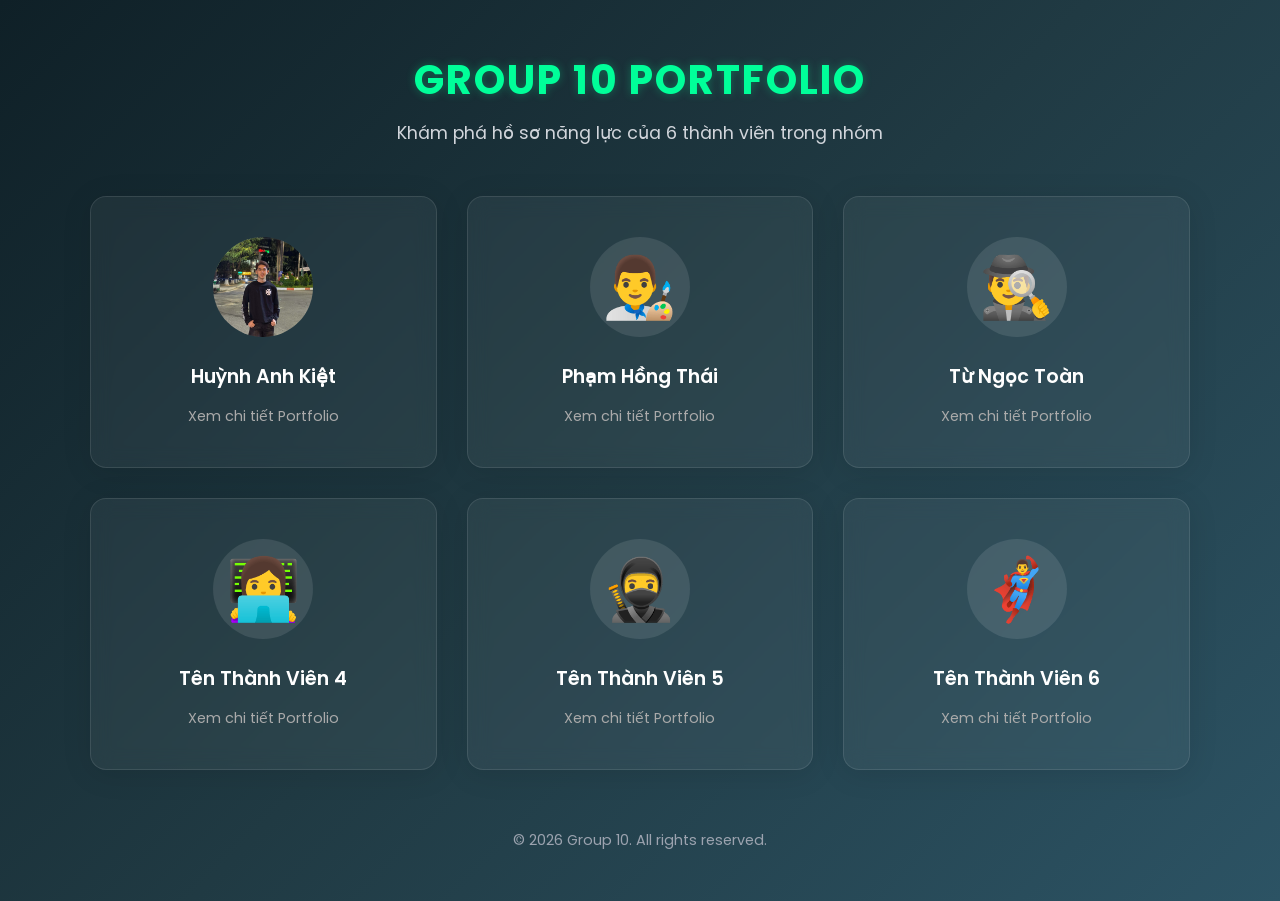
==== index.html @ a3d86354 "Add Avatar folder" ====
<!DOCTYPE html>
<html lang="vi">
<head>
    <meta charset="UTF-8">
    <meta name="viewport" content="width=device-width, initial-scale=1.0">
    <title>Group 10 Portfolio</title>
    <!-- Import font Poppins để giao diện hiện đại hơn -->
    <link href="https://fonts.googleapis.com/css2?family=Poppins:wght@300;400;600;700&display=swap" rel="stylesheet">

    <style>
        * {
            box-sizing: border-box;
            margin: 0;
            padding: 0;
        }

        body {
            font-family: 'Poppins', sans-serif;
            background: linear-gradient(135deg, #0f2027, #203a43, #2c5364); /* Nền gradient tối */
            color: white;
            text-align: center;
            min-height: 100vh;
            padding: 50px 20px;
        }

        .header {
            margin-bottom: 50px;
        }

        h1 {
            color: #00ff99;
            font-size: 2.5rem;
            text-transform: uppercase;
            letter-spacing: 2px;
            margin-bottom: 10px;
            text-shadow: 0 0 10px rgba(0, 255, 153, 0.3);
        }

        .header p {
            color: #d1d5db;
            font-size: 1.1rem;
        }

        .members {
            max-width: 1100px;
            margin: 0 auto;
            display: grid;
            grid-template-columns: repeat(3, 1fr);
            gap: 30px;
        }

        .member {
            padding: 40px 20px;
            background: rgba(255, 255, 255, 0.05); /* Hiệu ứng kính (Glassmorphism) */
            backdrop-filter: blur(10px);
            -webkit-backdrop-filter: blur(10px);
            border: 1px solid rgba(255, 255, 255, 0.1);
            border-radius: 16px;
            text-decoration: none;
            color: white;
            transition: all 0.3s ease;
            box-shadow: 0 4px 30px rgba(0, 0, 0, 0.1);
            display: flex;
            flex-direction: column;
            align-items: center;
        }

        .member:hover {
            border-color: #00ff99;
            transform: translateY(-10px);
            box-shadow: 0 10px 30px rgba(0, 255, 153, 0.2);
            background: rgba(255, 255, 255, 0.08);
        }

        .avatar {
            font-size: 60px;
            margin-bottom: 15px;
            background: rgba(255, 255, 255, 0.1);
            width: 100px;
            height: 100px;
            display: flex;
            justify-content: center;
            align-items: center;
            border-radius: 50%;
            transition: transform 0.3s ease;
        }

        /* Thêm CSS để ảnh avatar không bị méo và bo tròn khớp với viền */
        .avatar img {
            width: 100%;
            height: 100%;
            object-fit: cover;
            border-radius: 50%;
        }

        .member:hover .avatar {
            transform: scale(1.1);
        }

        .member h2 {
            font-size: 1.2rem;
            margin-bottom: 5px;
            font-weight: 600;
            margin-top: 10px;
        }

        .desc {
            color: #aaa;
            font-size: 0.9rem;
            margin-top: 10px;
        }

        footer {
            margin-top: 60px;
            color: #9ca3af;
            font-size: 0.9rem;
        }

        /* Responsive */
        @media (max-width: 850px) {
            .members {
                grid-template-columns: repeat(2, 1fr);
            }
        }

        @media (max-width: 500px) {
            .members {
                grid-template-columns: 1fr;
            }
            h1 {
                font-size: 2rem;
            }
        }
    </style>
</head>

<body>
    <div class="header">
        <h1>GROUP 10 PORTFOLIO</h1>
        <p>Khám phá hồ sơ năng lực của 6 thành viên trong nhóm</p>
    </div>

    <div class="members">
        <!-- Thành viên 1 -->
        <a href="./HuynhAnhKiet/index.html" class="member">
            <div class="avatar">
                <img src="./avatar/HuynhAnhKiet.jpg" alt="Huỳnh Anh Kiệt">
            </div>
            <h2>Huỳnh Anh Kiệt</h2>
            <p class="desc">Xem chi tiết Portfolio</p>
        </a>

        <!-- Thành viên 2 -->
        <a href="./Pham_Hong_Thai/index.html" class="member">
            <div class="avatar">
                <!-- Nếu chưa có ảnh, tạm thời dùng emoji hoặc bạn điền tên file ảnh vào src -->
                <img src="./avatar/PhamHongThai.jpg" alt="Phạm Hồng Thái" onerror="this.outerHTML='👨‍🎨'">
            </div>
            <h2>Phạm Hồng Thái</h2>
            <p class="desc">Xem chi tiết Portfolio</p>
        </a>

        <!-- Thành viên 3 -->
        <a href="./TuNgocToan/TuNgocToan.html" class="member">
            <div class="avatar">
                <img src="./avatar/TuNgocToan.jpg" alt="Từ Ngọc Toàn" onerror="this.outerHTML='🕵️‍♂️'">
            </div>
            <h2>Từ Ngọc Toàn</h2>
            <p class="desc">Xem chi tiết Portfolio</p>
        </a>

        <!-- Thành viên 4 -->
        <a href="./member4/index.html" class="member">
            <div class="avatar">
                <img src="./avatar/member4.jpg" alt="Thành Viên 4" onerror="this.outerHTML='👩‍💻'">
            </div>
            <h2>Tên Thành Viên 4</h2>
            <p class="desc">Xem chi tiết Portfolio</p>
        </a>

        <!-- Thành viên 5 -->
        <a href="./member5/index.html" class="member">
            <div class="avatar">
                <img src="./avatar/member5.jpg" alt="Thành Viên 5" onerror="this.outerHTML='🥷'">
            </div>
            <h2>Tên Thành Viên 5</h2>
            <p class="desc">Xem chi tiết Portfolio</p>
        </a>

        <!-- Thành viên 6 -->
        <a href="./member6/index.html" class="member">
            <div class="avatar">
                <img src="./avatar/member6.jpg" alt="Thành Viên 6" onerror="this.outerHTML='🦸‍♂️'">
            </div>
            <h2>Tên Thành Viên 6</h2>
            <p class="desc">Xem chi tiết Portfolio</p>
        </a>
    </div>

    <footer>
        <p>&copy; 2026 Group 10. All rights reserved.</p>
    </footer>
</body>
</html>
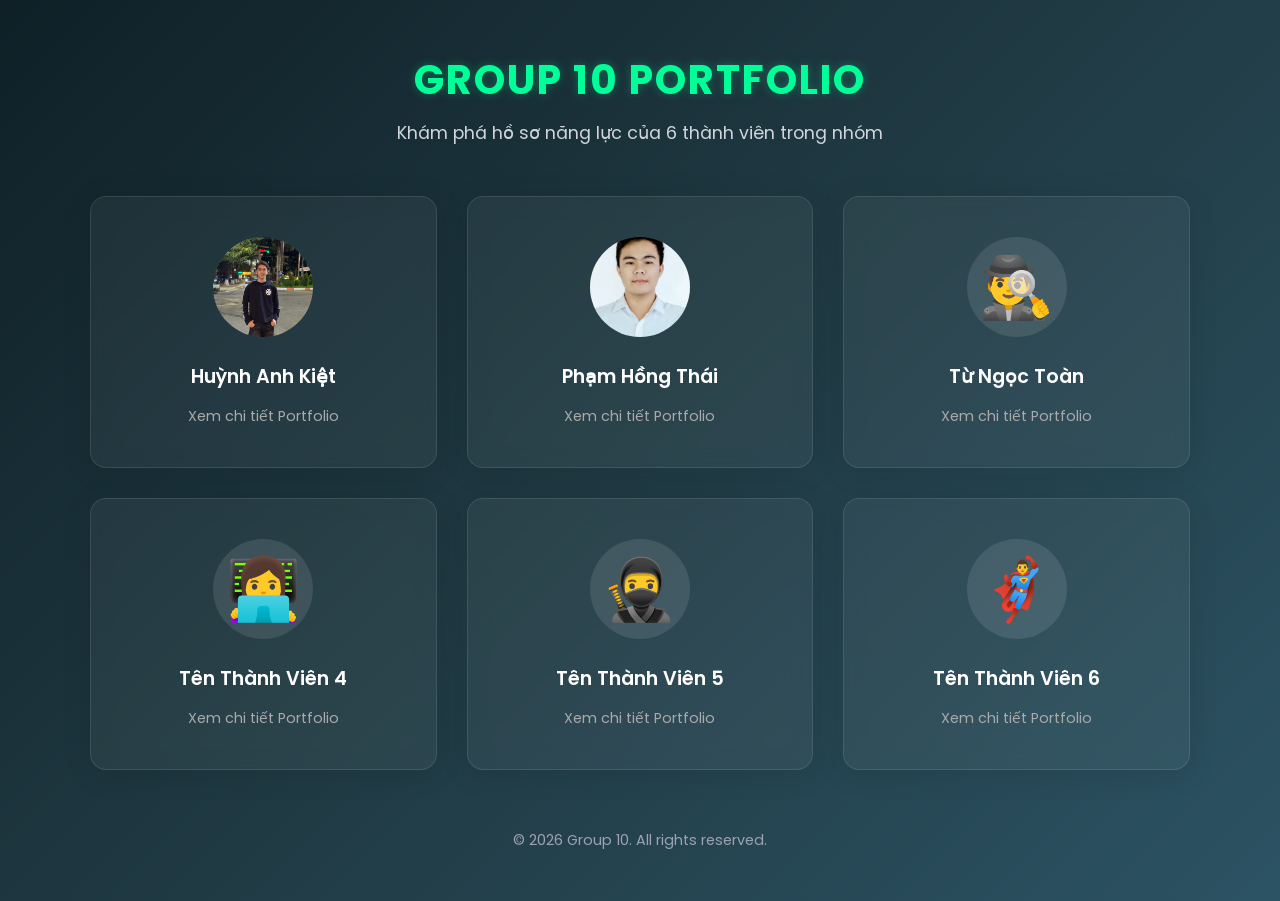
==== commit 4082e8cd: "tôi cho ảnh của tôi vô avata á" ====
--- a/index.html
+++ b/index.html
@@ -154,7 +154,7 @@
         <a href="./Pham_Hong_Thai/index.html" class="member">
             <div class="avatar">
                 <!-- Nếu chưa có ảnh, tạm thời dùng emoji hoặc bạn điền tên file ảnh vào src -->
-                <img src="./avatar/PhamHongThai.jpg" alt="Phạm Hồng Thái" onerror="this.outerHTML='👨‍🎨'">
+                <img src="./avatar/Thai.png" alt="Phạm Hồng Thái" onerror="this.outerHTML='👨‍🎨'">
             </div>
             <h2>Phạm Hồng Thái</h2>
             <p class="desc">Xem chi tiết Portfolio</p>
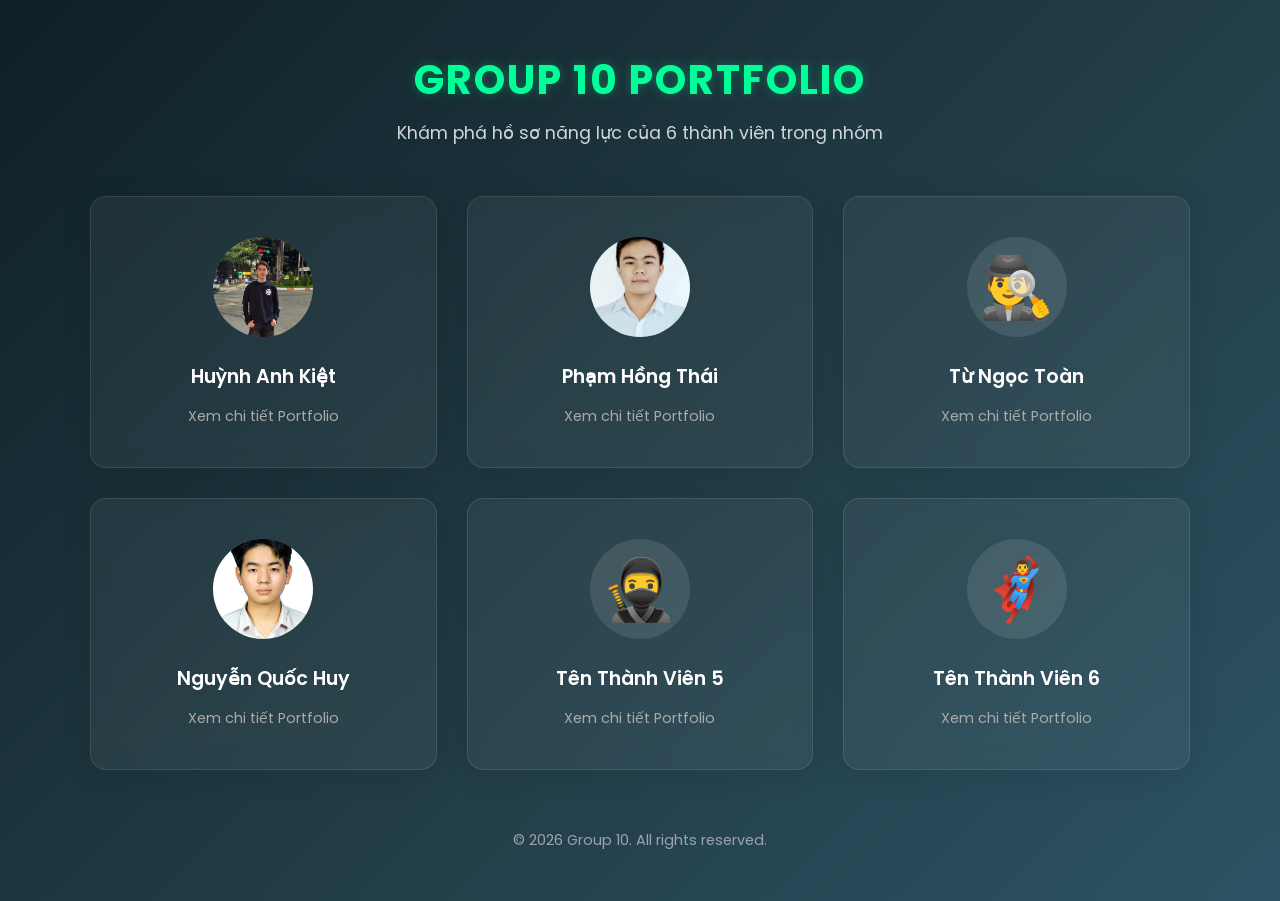
==== commit b7e17f48: "QUochuy up bai" ====
--- a/index.html
+++ b/index.html
@@ -170,11 +170,11 @@
         </a>
 
         <!-- Thành viên 4 -->
-        <a href="./member4/index.html" class="member">
-            <div class="avatar">
-                <img src="./avatar/member4.jpg" alt="Thành Viên 4" onerror="this.outerHTML='👩‍💻'">
-            </div>
-            <h2>Tên Thành Viên 4</h2>
+        <a href="./NguyenQuocHuy/index.html" class="member">
+            <div class="avatar">
+                <img src="NguyenQuocHuy/avatar.jpg" alt="Thành Viên 4" onerror="this.outerHTML='👩‍💻'">
+            </div>
+            <h2>Nguyễn Quốc Huy</h2>
             <p class="desc">Xem chi tiết Portfolio</p>
         </a>
 
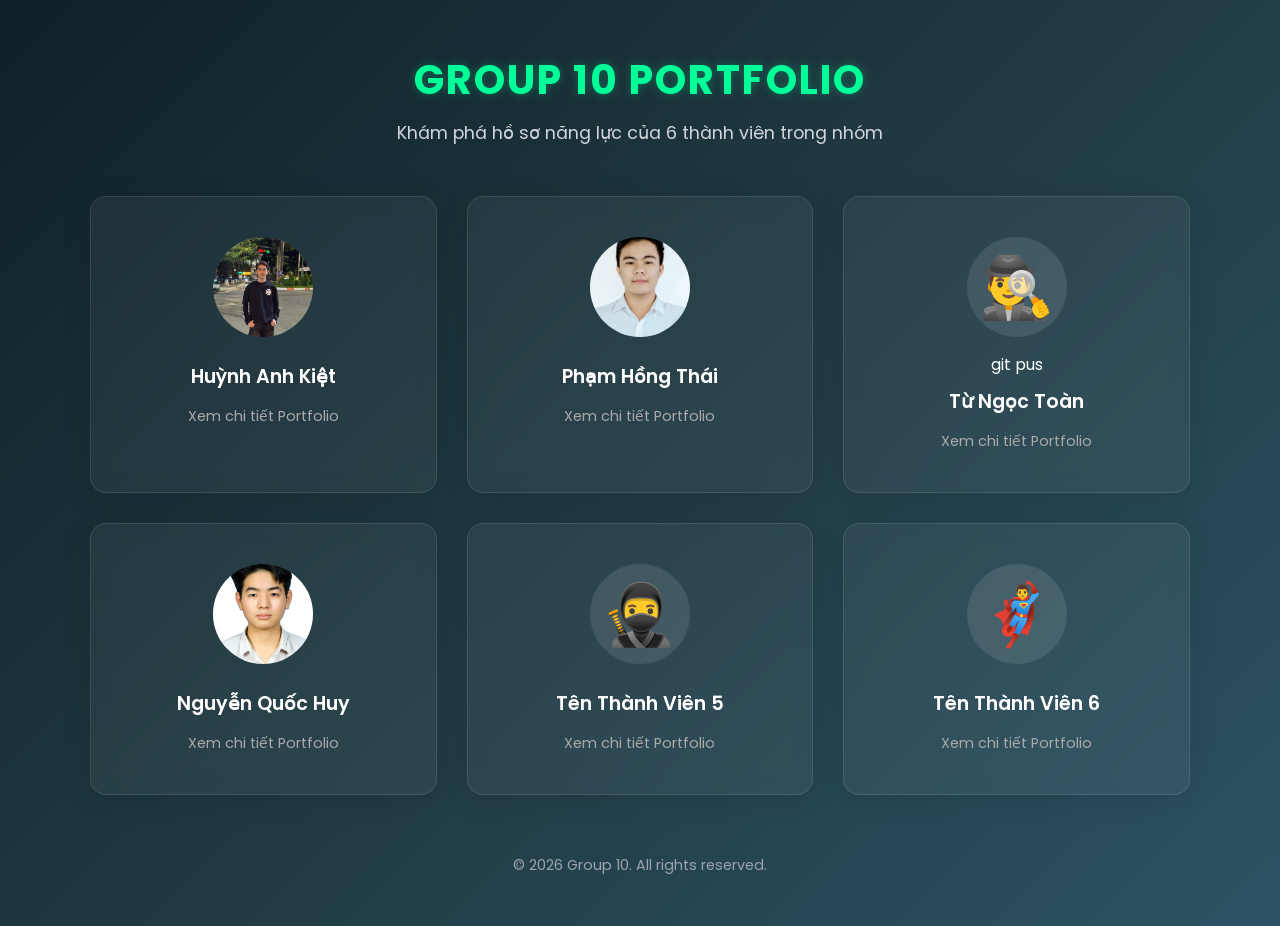
==== commit c192ddd2: "quochuy up bai" ====
--- a/index.html
+++ b/index.html
@@ -164,7 +164,7 @@
         <a href="./TuNgocToan/TuNgocToan.html" class="member">
             <div class="avatar">
                 <img src="./avatar/TuNgocToan.jpg" alt="Từ Ngọc Toàn" onerror="this.outerHTML='🕵️‍♂️'">
-            </div>
+            </div>git pus
             <h2>Từ Ngọc Toàn</h2>
             <p class="desc">Xem chi tiết Portfolio</p>
         </a>
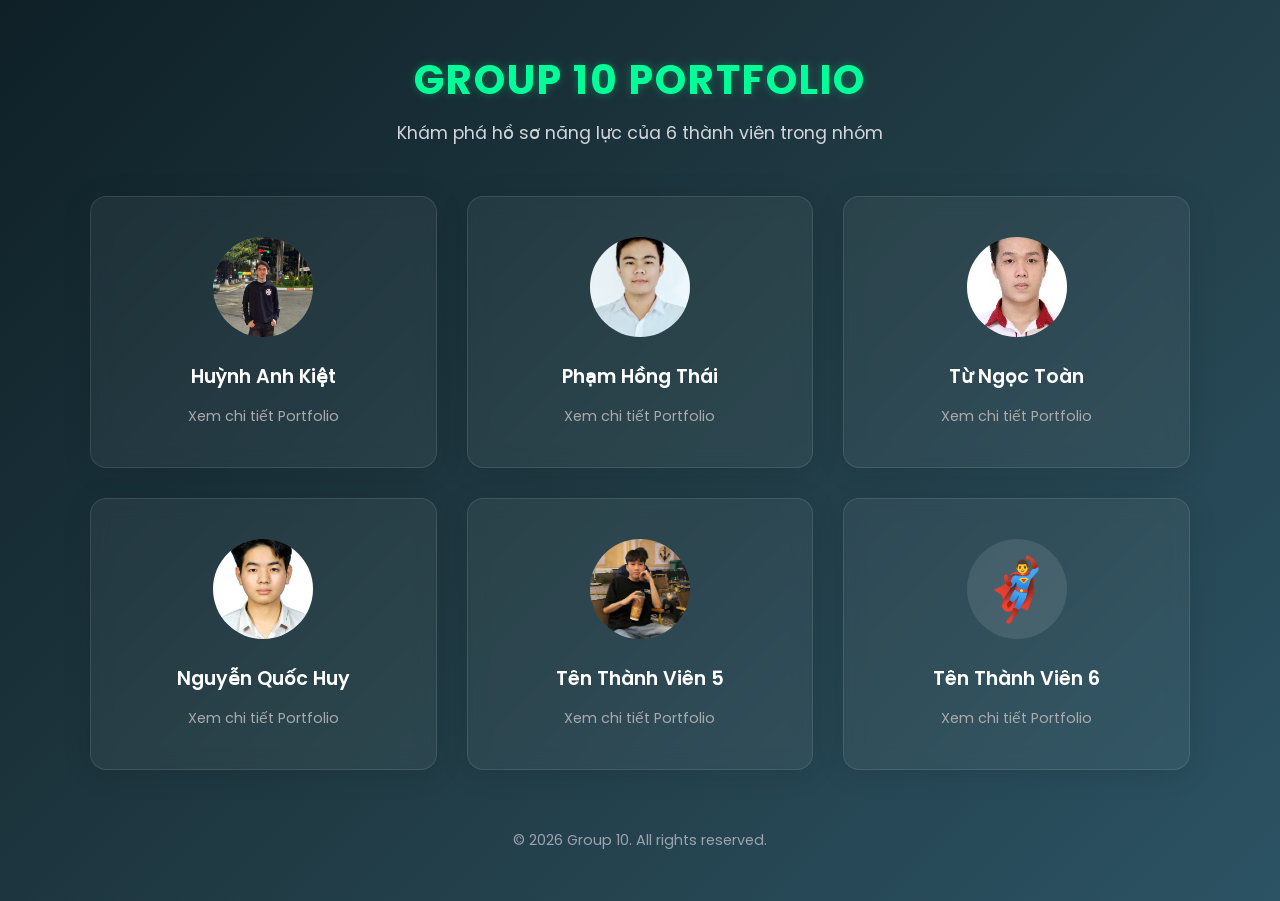
==== commit 999b4aa6: "Update index.html" ====
--- a/index.html
+++ b/index.html
@@ -4,7 +4,6 @@
     <meta charset="UTF-8">
     <meta name="viewport" content="width=device-width, initial-scale=1.0">
     <title>Group 10 Portfolio</title>
-    <!-- Import font Poppins để giao diện hiện đại hơn -->
     <link href="https://fonts.googleapis.com/css2?family=Poppins:wght@300;400;600;700&display=swap" rel="stylesheet">
 
     <style>
@@ -51,7 +50,7 @@
 
         .member {
             padding: 40px 20px;
-            background: rgba(255, 255, 255, 0.05); /* Hiệu ứng kính (Glassmorphism) */
+            background: rgba(255, 255, 255, 0.05);
             backdrop-filter: blur(10px);
             -webkit-backdrop-filter: blur(10px);
             border: 1px solid rgba(255, 255, 255, 0.1);
@@ -85,7 +84,6 @@
             transition: transform 0.3s ease;
         }
 
-        /* Thêm CSS để ảnh avatar không bị méo và bo tròn khớp với viền */
         .avatar img {
             width: 100%;
             height: 100%;
@@ -116,7 +114,6 @@
             font-size: 0.9rem;
         }
 
-        /* Responsive */
         @media (max-width: 850px) {
             .members {
                 grid-template-columns: repeat(2, 1fr);
@@ -153,7 +150,6 @@
         <!-- Thành viên 2 -->
         <a href="./Pham_Hong_Thai/index.html" class="member">
             <div class="avatar">
-                <!-- Nếu chưa có ảnh, tạm thời dùng emoji hoặc bạn điền tên file ảnh vào src -->
                 <img src="./avatar/Thai.png" alt="Phạm Hồng Thái" onerror="this.outerHTML='👨‍🎨'">
             </div>
             <h2>Phạm Hồng Thái</h2>
@@ -163,8 +159,8 @@
         <!-- Thành viên 3 -->
         <a href="./TuNgocToan/TuNgocToan.html" class="member">
             <div class="avatar">
-                <img src="./avatar/TuNgocToan.jpg" alt="Từ Ngọc Toàn" onerror="this.outerHTML='🕵️‍♂️'">
-            </div>git pus
+                <img src="./TuNgocToan/Avatar.jpg" alt="Từ Ngọc Toàn" onerror="this.outerHTML='🕵️‍♂️'">
+            </div>
             <h2>Từ Ngọc Toàn</h2>
             <p class="desc">Xem chi tiết Portfolio</p>
         </a>
@@ -179,9 +175,9 @@
         </a>
 
         <!-- Thành viên 5 -->
-        <a href="./member5/index.html" class="member">
-            <div class="avatar">
-                <img src="./avatar/member5.jpg" alt="Thành Viên 5" onerror="this.outerHTML='🥷'">
+        <a href="./LuongThanhToa/index.html" class="member">
+            <div class="avatar">
+                <img src="./LuongThanhToa/images/avata.jpg" alt="Thành Viên 5" onerror="this.outerHTML='🥷'">
             </div>
             <h2>Tên Thành Viên 5</h2>
             <p class="desc">Xem chi tiết Portfolio</p>
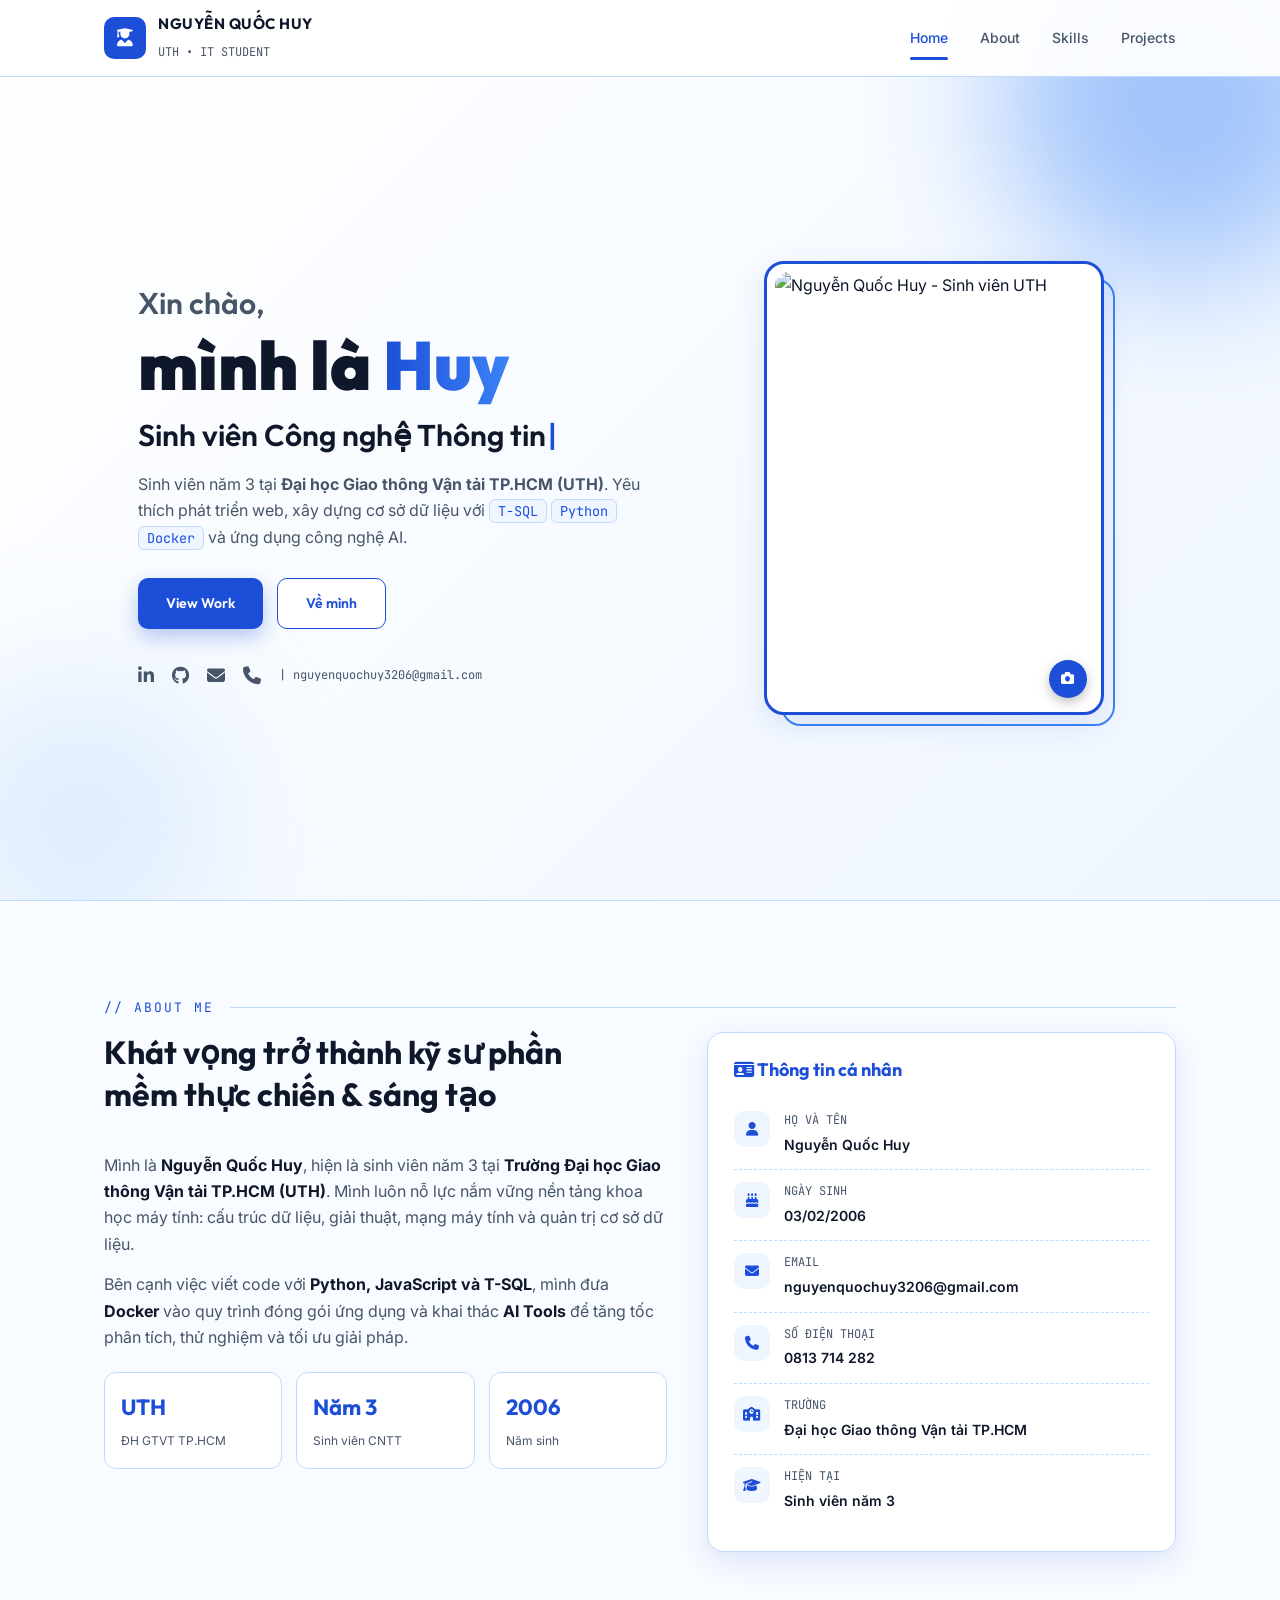
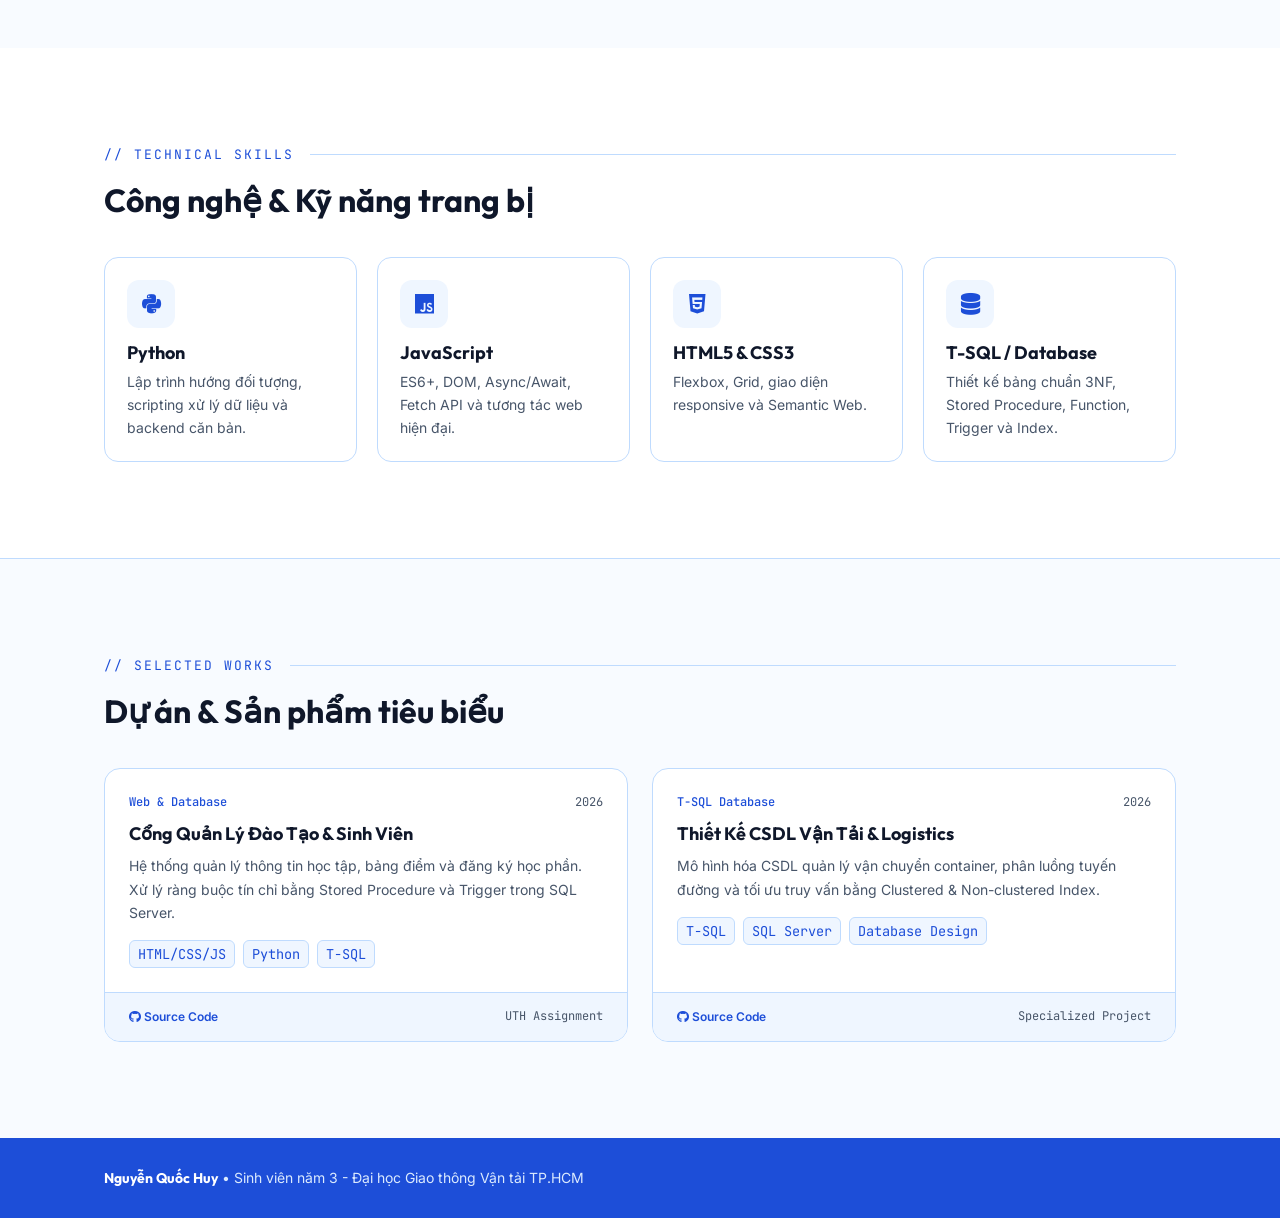
==== commit c4e52a89: "Add files via upload" ====
--- a/index.html
+++ b/index.html
@@ -1,200 +1,311 @@
 <!DOCTYPE html>
 <html lang="vi">
 <head>
-    <meta charset="UTF-8">
-    <meta name="viewport" content="width=device-width, initial-scale=1.0">
-    <title>Group 10 Portfolio</title>
-    <link href="https://fonts.googleapis.com/css2?family=Poppins:wght@300;400;600;700&display=swap" rel="stylesheet">
-
-    <style>
-        * {
-            box-sizing: border-box;
-            margin: 0;
-            padding: 0;
+  <meta charset="UTF-8">
+  <meta name="viewport" content="width=device-width, initial-scale=1.0">
+  <title>Nguyễn Quốc Huy | Portfolio & Digital CV</title>
+
+  <link rel="preconnect" href="https://fonts.googleapis.com">
+  <link rel="preconnect" href="https://fonts.gstatic.com" crossorigin>
+  <link href="https://fonts.googleapis.com/css2?family=Outfit:wght@400;500;600;700;800;900&family=Inter:wght@300;400;500;600;700&family=JetBrains+Mono:wght@400;500&display=swap" rel="stylesheet">
+  <link rel="stylesheet" href="https://cdnjs.cloudflare.com/ajax/libs/font-awesome/6.5.1/css/all.min.css">
+
+  <!-- File CSS riêng -->
+  <link rel="stylesheet" href="style.css">
+</head>
+<body>
+
+  <!-- ============ HEADER ============ -->
+  <header class="header">
+    <div class="header-inner">
+      <a href="#home" class="brand">
+        <div class="brand-icon"><i class="fa-solid fa-user-graduate"></i></div>
+        <div class="brand-text">
+          <strong>Nguyễn Quốc Huy</strong>
+          <span>UTH • IT STUDENT</span>
+        </div>
+      </a>
+
+      <nav class="nav">
+        <a href="#home" class="nav-link active">Home</a>
+        <a href="#about" class="nav-link">About</a>
+        <a href="#skills" class="nav-link">Skills</a>
+        <a href="#projects" class="nav-link">Projects</a>
+      </nav>
+
+      <button class="menu-btn" id="menuBtn" aria-label="Menu"><i class="fa-solid fa-bars" id="menuIcon"></i></button>
+    </div>
+
+    <div class="mobile-menu" id="mobileMenu">
+      <a href="#home">Home</a>
+      <a href="#about">About</a>
+      <a href="#skills">Skills</a>
+      <a href="#projects">Projects</a>
+    </div>
+  </header>
+
+  <!-- ============ HERO ============ -->
+  <section id="home" class="hero">
+    <div class="container hero-grid">
+
+      <div>
+        <h2>Xin chào,</h2>
+        <h1>mình là <span>Huy</span></h1>
+        <!-- Dòng gõ chữ tự động: chữ đầu tiên viết sẵn trong HTML để vẫn hiển thị nếu JS lỗi -->
+        <h3><span id="typing">Sinh viên Công nghệ Thông tin</span><span class="cursor">|</span></h3>
+
+        <p>
+          Sinh viên năm 3 tại <strong>Đại học Giao thông Vận tải TP.HCM (UTH)</strong>.
+          Yêu thích phát triển web, xây dựng cơ sở dữ liệu với
+          <span class="tag">T-SQL</span> <span class="tag">Python</span> <span class="tag">Docker</span>
+          và ứng dụng công nghệ AI.
+        </p>
+
+        <div class="btn-row">
+          <a href="#projects" class="btn btn-primary">View Work</a>
+          <a href="#about" class="btn btn-outline">Về mình</a>
+        </div>
+
+        <div class="socials">
+          <a href="https://linkedin.com" target="_blank" rel="noopener noreferrer" title="LinkedIn"><i class="fa-brands fa-linkedin-in"></i></a>
+          <a href="https://github.com" target="_blank" rel="noopener noreferrer" title="GitHub"><i class="fa-brands fa-github"></i></a>
+          <a href="mailto:nguyenquochuy3206@gmail.com" title="Email"><i class="fa-solid fa-envelope"></i></a>
+          <a href="tel:0813714282" title="Điện thoại"><i class="fa-solid fa-phone"></i></a>
+          <small>| nguyenquochuy3206@gmail.com</small>
+        </div>
+      </div>
+
+      <div class="avatar-wrap">
+        <div class="avatar-frame">
+          <img src="Avatar.jpg" id="userAvatar" alt="Nguyễn Quốc Huy - Sinh viên UTH" onerror="handleAvatarError(this)">
+          <label class="avatar-upload" title="Đổi ảnh đại diện">
+            <i class="fa-solid fa-camera"></i>
+            <input type="file" id="avatarInput" accept="image/*">
+          </label>
+        </div>
+      </div>
+
+    </div>
+  </section>
+
+  <!-- ============ ABOUT ============ -->
+  <section id="about" class="section alt">
+    <div class="container">
+      <div class="section-label"><span>// About Me</span></div>
+
+      <div class="about-grid">
+        <div class="about-text">
+          <h3 class="section-title">Khát vọng trở thành kỹ sư phần mềm thực chiến &amp; sáng tạo</h3>
+          <p>
+            Mình là <strong>Nguyễn Quốc Huy</strong>, hiện là sinh viên năm 3 tại
+            <strong>Trường Đại học Giao thông Vận tải TP.HCM (UTH)</strong>.
+            Mình luôn nỗ lực nắm vững nền tảng khoa học máy tính: cấu trúc dữ liệu, giải thuật, mạng máy tính và quản trị cơ sở dữ liệu.
+          </p>
+          <p>
+            Bên cạnh việc viết code với <strong>Python, JavaScript và T-SQL</strong>, mình đưa <strong>Docker</strong>
+            vào quy trình đóng gói ứng dụng và khai thác <strong>AI Tools</strong> để tăng tốc phân tích, thử nghiệm và tối ưu giải pháp.
+          </p>
+
+          <div class="stats">
+            <div class="stat"><b>UTH</b><span>ĐH GTVT TP.HCM</span></div>
+            <div class="stat"><b>Năm 3</b><span>Sinh viên CNTT</span></div>
+            <div class="stat"><b>2006</b><span>Năm sinh</span></div>
+          </div>
+        </div>
+
+        <div class="info-card">
+          <h4><i class="fa-solid fa-id-card"></i> Thông tin cá nhân</h4>
+
+          <div class="info-row">
+            <i class="fa-solid fa-user"></i>
+            <div><small>Họ và tên</small><span>Nguyễn Quốc Huy</span></div>
+          </div>
+          <div class="info-row">
+            <i class="fa-solid fa-cake-candles"></i>
+            <div><small>Ngày sinh</small><span>03/02/2006</span></div>
+          </div>
+          <div class="info-row">
+            <i class="fa-solid fa-envelope"></i>
+            <div><small>Email</small><a href="mailto:nguyenquochuy3206@gmail.com">nguyenquochuy3206@gmail.com</a></div>
+          </div>
+          <div class="info-row">
+            <i class="fa-solid fa-phone"></i>
+            <div><small>Số điện thoại</small><a href="tel:0813714282">0813 714 282</a></div>
+          </div>
+          <div class="info-row">
+            <i class="fa-solid fa-school"></i>
+            <div><small>Trường</small><span>Đại học Giao thông Vận tải TP.HCM</span></div>
+          </div>
+          <div class="info-row">
+            <i class="fa-solid fa-graduation-cap"></i>
+            <div><small>Hiện tại</small><span>Sinh viên năm 3</span></div>
+          </div>
+        </div>
+      </div>
+    </div>
+  </section>
+
+  <!-- ============ SKILLS ============ -->
+  <section id="skills" class="section">
+    <div class="container">
+      <div class="section-label"><span>// Technical Skills</span></div>
+      <h3 class="section-title">Công nghệ &amp; Kỹ năng trang bị</h3>
+
+      <div class="skills-grid">
+        <div class="skill">
+          <div class="skill-icon"><i class="fa-brands fa-python"></i></div>
+          <h4>Python</h4>
+          <p>Lập trình hướng đối tượng, scripting xử lý dữ liệu và backend căn bản.</p>
+        </div>
+        <div class="skill">
+          <div class="skill-icon"><i class="fa-brands fa-js"></i></div>
+          <h4>JavaScript</h4>
+          <p>ES6+, DOM, Async/Await, Fetch API và tương tác web hiện đại.</p>
+        </div>
+        <div class="skill">
+          <div class="skill-icon"><i class="fa-brands fa-html5"></i></div>
+          <h4>HTML5 &amp; CSS3</h4>
+          <p>Flexbox, Grid, giao diện responsive và Semantic Web.</p>
+        </div>
+        <div class="skill">
+          <div class="skill-icon"><i class="fa-solid fa-database"></i></div>
+          <h4>T-SQL / Database</h4>
+          <p>Thiết kế bảng chuẩn 3NF, Stored Procedure, Function, Trigger và Index.</p>
+        </div>
+      </div>
+    </div>
+  </section>
+
+  <!-- ============ PROJECTS ============ -->
+  <section id="projects" class="section alt">
+    <div class="container">
+      <div class="section-label"><span>// Selected Works</span></div>
+      <h3 class="section-title">Dự án &amp; Sản phẩm tiêu biểu</h3>
+
+      <div class="projects-grid">
+
+        <div class="project">
+          <div class="project-body">
+            <div class="project-meta"><b>Web &amp; Database</b><span>2026</span></div>
+            <h4>Cổng Quản Lý Đào Tạo &amp; Sinh Viên</h4>
+            <p>Hệ thống quản lý thông tin học tập, bảng điểm và đăng ký học phần. Xử lý ràng buộc tín chỉ bằng Stored Procedure và Trigger trong SQL Server.</p>
+            <div class="chips"><span class="tag">HTML/CSS/JS</span><span class="tag">Python</span><span class="tag">T-SQL</span></div>
+          </div>
+          <div class="project-foot">
+            <a href="https://github.com" target="_blank" rel="noopener noreferrer"><i class="fa-brands fa-github"></i> Source Code</a>
+            <span>UTH Assignment</span>
+          </div>
+        </div>
+
+        <div class="project">
+          <div class="project-body">
+            <div class="project-meta"><b>T-SQL Database</b><span>2026</span></div>
+            <h4>Thiết Kế CSDL Vận Tải &amp; Logistics</h4>
+            <p>Mô hình hóa CSDL quản lý vận chuyển container, phân luồng tuyến đường và tối ưu truy vấn bằng Clustered &amp; Non-clustered Index.</p>
+            <div class="chips"><span class="tag">T-SQL</span><span class="tag">SQL Server</span><span class="tag">Database Design</span></div>
+          </div>
+          <div class="project-foot">
+            <a href="https://github.com" target="_blank" rel="noopener noreferrer"><i class="fa-brands fa-github"></i> Source Code</a>
+            <span>Specialized Project</span>
+          </div>
+        </div>
+
+      </div>
+    </div>
+  </section>
+
+  <!-- ============ FOOTER ============ -->
+  <footer class="footer">
+    <div class="footer-inner">
+      <div><b>Nguyễn Quốc Huy</b> • Sinh viên năm 3 - Đại học Giao thông Vận tải TP.HCM</div>
+    </div>
+  </footer>
+
+  <script>
+    /* ---------- Ảnh đại diện: thử các tên file dự phòng ---------- */
+    let attempts = 0;
+    function handleAvatarError(img) {
+      attempts++;
+      const fallbacks = ['avatar.jpg', 'Avatar.png', 'avatar.png'];
+      if (attempts <= fallbacks.length) {
+        img.src = fallbacks[attempts - 1];
+      } else {
+        img.onerror = null;
+        img.src = 'https://images.unsplash.com/photo-1507003211169-0a1dd7228f2d?auto=format&fit=crop&w=700&q=80';
+      }
+    }
+
+    /* ---------- Đổi ảnh đại diện tại chỗ ---------- */
+    document.getElementById('avatarInput').addEventListener('change', (e) => {
+      const file = e.target.files[0];
+      if (!file) return;
+      const reader = new FileReader();
+      reader.onload = (ev) => { document.getElementById('userAvatar').src = ev.target.result; };
+      reader.readAsDataURL(file);
+    });
+
+    /* ---------- Menu điện thoại ---------- */
+    const menu = document.getElementById('mobileMenu');
+    const icon = document.getElementById('menuIcon');
+    document.getElementById('menuBtn').addEventListener('click', () => {
+      menu.classList.toggle('open');
+      icon.className = menu.classList.contains('open') ? 'fa-solid fa-xmark' : 'fa-solid fa-bars';
+    });
+    menu.querySelectorAll('a').forEach(a => a.addEventListener('click', () => {
+      menu.classList.remove('open');
+      icon.className = 'fa-solid fa-bars';
+    }));
+
+    /* ---------- Đánh dấu mục menu đang xem ---------- */
+    const sections = document.querySelectorAll('section');
+    const links = document.querySelectorAll('.nav-link');
+    window.addEventListener('scroll', () => {
+      let current = 'home';
+      sections.forEach(s => { if (window.scrollY >= s.offsetTop - 120) current = s.id; });
+      links.forEach(l => l.classList.toggle('active', l.getAttribute('href') === '#' + current));
+    });
+
+    /* ---------- Điểm nhấn 1: dòng phụ gõ chữ tự động ---------- */
+    const reduceMotion = window.matchMedia('(prefers-reduced-motion: reduce)').matches;
+
+    if (!reduceMotion) {
+      // Giữ các câu ngắn để trên điện thoại không bị xuống dòng
+      const words = ['Sinh viên Công nghệ Thông tin', 'Yêu thích Web & Database', 'Tò mò về AI & Docker'];
+      const typing = document.getElementById('typing');
+      let w = 0;
+      let c = words[0].length;   // bắt đầu từ câu đã viết sẵn trong HTML
+      let deleting = true;       // dừng một lúc rồi xóa dần
+
+      function type() {
+        const word = words[w];
+        if (!deleting) {
+          c++;
+          typing.textContent = word.slice(0, c);
+          if (c === word.length) { deleting = true; setTimeout(type, 1800); }
+          else { setTimeout(type, 70); }
+        } else {
+          c--;
+          typing.textContent = word.slice(0, c);
+          if (c === 0) { deleting = false; w = (w + 1) % words.length; setTimeout(type, 300); }
+          else { setTimeout(type, 35); }
         }
-
-        body {
-            font-family: 'Poppins', sans-serif;
-            background: linear-gradient(135deg, #0f2027, #203a43, #2c5364); /* Nền gradient tối */
-            color: white;
-            text-align: center;
-            min-height: 100vh;
-            padding: 50px 20px;
-        }
-
-        .header {
-            margin-bottom: 50px;
-        }
-
-        h1 {
-            color: #00ff99;
-            font-size: 2.5rem;
-            text-transform: uppercase;
-            letter-spacing: 2px;
-            margin-bottom: 10px;
-            text-shadow: 0 0 10px rgba(0, 255, 153, 0.3);
-        }
-
-        .header p {
-            color: #d1d5db;
-            font-size: 1.1rem;
-        }
-
-        .members {
-            max-width: 1100px;
-            margin: 0 auto;
-            display: grid;
-            grid-template-columns: repeat(3, 1fr);
-            gap: 30px;
-        }
-
-        .member {
-            padding: 40px 20px;
-            background: rgba(255, 255, 255, 0.05);
-            backdrop-filter: blur(10px);
-            -webkit-backdrop-filter: blur(10px);
-            border: 1px solid rgba(255, 255, 255, 0.1);
-            border-radius: 16px;
-            text-decoration: none;
-            color: white;
-            transition: all 0.3s ease;
-            box-shadow: 0 4px 30px rgba(0, 0, 0, 0.1);
-            display: flex;
-            flex-direction: column;
-            align-items: center;
-        }
-
-        .member:hover {
-            border-color: #00ff99;
-            transform: translateY(-10px);
-            box-shadow: 0 10px 30px rgba(0, 255, 153, 0.2);
-            background: rgba(255, 255, 255, 0.08);
-        }
-
-        .avatar {
-            font-size: 60px;
-            margin-bottom: 15px;
-            background: rgba(255, 255, 255, 0.1);
-            width: 100px;
-            height: 100px;
-            display: flex;
-            justify-content: center;
-            align-items: center;
-            border-radius: 50%;
-            transition: transform 0.3s ease;
-        }
-
-        .avatar img {
-            width: 100%;
-            height: 100%;
-            object-fit: cover;
-            border-radius: 50%;
-        }
-
-        .member:hover .avatar {
-            transform: scale(1.1);
-        }
-
-        .member h2 {
-            font-size: 1.2rem;
-            margin-bottom: 5px;
-            font-weight: 600;
-            margin-top: 10px;
-        }
-
-        .desc {
-            color: #aaa;
-            font-size: 0.9rem;
-            margin-top: 10px;
-        }
-
-        footer {
-            margin-top: 60px;
-            color: #9ca3af;
-            font-size: 0.9rem;
-        }
-
-        @media (max-width: 850px) {
-            .members {
-                grid-template-columns: repeat(2, 1fr);
-            }
-        }
-
-        @media (max-width: 500px) {
-            .members {
-                grid-template-columns: 1fr;
-            }
-            h1 {
-                font-size: 2rem;
-            }
-        }
-    </style>
-</head>
-
-<body>
-    <div class="header">
-        <h1>GROUP 10 PORTFOLIO</h1>
-        <p>Khám phá hồ sơ năng lực của 6 thành viên trong nhóm</p>
-    </div>
-
-    <div class="members">
-        <!-- Thành viên 1 -->
-        <a href="./HuynhAnhKiet/index.html" class="member">
-            <div class="avatar">
-                <img src="./avatar/HuynhAnhKiet.jpg" alt="Huỳnh Anh Kiệt">
-            </div>
-            <h2>Huỳnh Anh Kiệt</h2>
-            <p class="desc">Xem chi tiết Portfolio</p>
-        </a>
-
-        <!-- Thành viên 2 -->
-        <a href="./Pham_Hong_Thai/index.html" class="member">
-            <div class="avatar">
-                <img src="./avatar/Thai.png" alt="Phạm Hồng Thái" onerror="this.outerHTML='👨‍🎨'">
-            </div>
-            <h2>Phạm Hồng Thái</h2>
-            <p class="desc">Xem chi tiết Portfolio</p>
-        </a>
-
-        <!-- Thành viên 3 -->
-        <a href="./TuNgocToan/TuNgocToan.html" class="member">
-            <div class="avatar">
-                <img src="./TuNgocToan/Avatar.jpg" alt="Từ Ngọc Toàn" onerror="this.outerHTML='🕵️‍♂️'">
-            </div>
-            <h2>Từ Ngọc Toàn</h2>
-            <p class="desc">Xem chi tiết Portfolio</p>
-        </a>
-
-        <!-- Thành viên 4 -->
-        <a href="./NguyenQuocHuy/index.html" class="member">
-            <div class="avatar">
-                <img src="NguyenQuocHuy/avatar.jpg" alt="Thành Viên 4" onerror="this.outerHTML='👩‍💻'">
-            </div>
-            <h2>Nguyễn Quốc Huy</h2>
-            <p class="desc">Xem chi tiết Portfolio</p>
-        </a>
-
-        <!-- Thành viên 5 -->
-        <a href="./LuongThanhToa/index.html" class="member">
-            <div class="avatar">
-                <img src="./LuongThanhToa/images/avata.jpg" alt="Thành Viên 5" onerror="this.outerHTML='🥷'">
-            </div>
-            <h2>Tên Thành Viên 5</h2>
-            <p class="desc">Xem chi tiết Portfolio</p>
-        </a>
-
-        <!-- Thành viên 6 -->
-        <a href="./member6/index.html" class="member">
-            <div class="avatar">
-                <img src="./avatar/member6.jpg" alt="Thành Viên 6" onerror="this.outerHTML='🦸‍♂️'">
-            </div>
-            <h2>Tên Thành Viên 6</h2>
-            <p class="desc">Xem chi tiết Portfolio</p>
-        </a>
-    </div>
-
-    <footer>
-        <p>&copy; 2026 Group 10. All rights reserved.</p>
-    </footer>
+      }
+      setTimeout(type, 1800);
+    }
+
+    /* ---------- Điểm nhấn 3: nội dung hiện dần khi cuộn ---------- */
+    if ('IntersectionObserver' in window) {
+      const io = new IntersectionObserver((entries) => {
+        entries.forEach(e => {
+          if (e.isIntersecting) { e.target.classList.add('show'); io.unobserve(e.target); }
+        });
+      }, { threshold: 0.15 });
+
+      document.querySelectorAll('.section .container > *').forEach(el => {
+        el.classList.add('reveal');
+        io.observe(el);
+      });
+    }
+  </script>
 </body>
-</html>+</html>
--- a/style.css
+++ b/style.css
@@ -0,0 +1,267 @@
+/* ============ BIẾN MÀU: TRẮNG + XANH DƯƠNG ============ */
+:root {
+  --blue: #1d4ed8;
+  --blue-light: #3b82f6;
+  --blue-soft: #eff6ff;
+  --blue-border: #bfdbfe;
+  --text: #0f172a;
+  --muted: #475569;
+  --white: #ffffff;
+  --bg-alt: #f8fbff;
+  --shadow: 0 10px 30px rgba(29, 78, 216, 0.12);
+  --radius: 16px;
+
+  /* Thang cỡ chữ thống nhất */
+  --fs-label: 12px;       /* nhãn, meta, tag */
+  --fs-small: 14px;       /* chữ trong thẻ (card) */
+  --fs-body: 16px;        /* đoạn văn chính */
+  --fs-card-title: 18px;  /* tiêu đề thẻ */
+}
+
+* { box-sizing: border-box; margin: 0; padding: 0; }
+html { scroll-behavior: smooth; }
+
+body {
+  font-family: "Inter", sans-serif;
+  background: var(--white);
+  color: var(--text);
+  line-height: 1.65;
+  overflow-x: hidden;
+}
+
+a { color: inherit; text-decoration: none; }
+.container { max-width: 1120px; margin: 0 auto; padding: 0 24px; }
+
+h1, h2, h3, h4 { font-family: "Outfit", sans-serif; line-height: 1.2; }
+
+/* ============ HEADER ============ */
+.header {
+  position: fixed; top: 0; left: 0; right: 0; z-index: 50;
+  background: rgba(255, 255, 255, 0.92);
+  backdrop-filter: blur(10px);
+  border-bottom: 1px solid var(--blue-border);
+}
+.header-inner {
+  max-width: 1120px; margin: 0 auto; padding: 0 24px;
+  height: 76px; display: flex; align-items: center; justify-content: space-between;
+}
+.brand { display: flex; align-items: center; gap: 12px; }
+.brand-icon {
+  width: 42px; height: 42px; border-radius: 10px;
+  background: var(--blue); color: var(--white);
+  display: flex; align-items: center; justify-content: center; font-size: 18px;
+}
+.brand-text strong { display: block; font-family: "Outfit", sans-serif; font-size: 15px; letter-spacing: .5px; text-transform: uppercase; }
+.brand-text span { font-size: var(--fs-label); color: var(--muted); font-family: "JetBrains Mono", monospace; }
+
+.nav { display: flex; gap: 32px; font-size: 14px; font-weight: 500; }
+.nav a { position: relative; color: var(--muted); padding: 4px 0; transition: color .2s; }
+.nav a:hover, .nav a.active { color: var(--blue); }
+.nav a.active::after {
+  content: ""; position: absolute; left: 0; bottom: -6px;
+  width: 100%; height: 3px; background: var(--blue); border-radius: 99px;
+}
+
+.menu-btn { display: none; background: none; border: none; font-size: 22px; color: var(--blue); cursor: pointer; }
+.mobile-menu { display: none; background: var(--white); border-bottom: 1px solid var(--blue-border); padding: 12px 24px; }
+.mobile-menu a { display: block; padding: 10px 0; color: var(--text); }
+.mobile-menu.open { display: block; }
+
+/* ============ HERO ============ */
+.hero {
+  position: relative; overflow: hidden;
+  min-height: 100vh; padding-top: 76px; display: flex; align-items: center;
+  background: linear-gradient(135deg, var(--white) 0%, var(--blue-soft) 100%);
+}
+
+/* Điểm nhấn 4: hai vệt sáng mờ ở nền */
+.hero::before, .hero::after {
+  content: ""; position: absolute; border-radius: 50%;
+  filter: blur(70px); opacity: .45; z-index: 0; pointer-events: none;
+}
+.hero::before { width: 360px; height: 360px; background: var(--blue-light); top: -80px; right: -80px; }
+.hero::after  { width: 280px; height: 280px; background: var(--blue-border); bottom: -60px; left: -60px; }
+
+.hero-grid {
+  position: relative; z-index: 1;
+  display: grid; grid-template-columns: 1.3fr 1fr; gap: 48px; align-items: center; padding: 48px 0;
+}
+
+.hero h2 { font-size: clamp(22px, 3.2vw, 30px); font-weight: 600; color: var(--muted); }
+.hero h1 { font-size: clamp(40px, 7vw, 68px); font-weight: 900; margin: 4px 0 10px; }
+
+/* Điểm nhấn 2: tên "Huy" chuyển màu gradient */
+.hero h1 span {
+  background: linear-gradient(90deg, var(--blue), var(--blue-light));
+  -webkit-background-clip: text;
+  background-clip: text;
+  color: transparent;
+}
+
+.hero h3 { font-size: clamp(22px, 3.2vw, 30px); font-weight: 600; color: var(--text); margin-bottom: 18px; }
+.hero p { color: var(--muted); max-width: 540px; font-size: var(--fs-body); }
+
+/* Con trỏ nhấp nháy của dòng gõ chữ */
+.cursor { color: var(--blue); margin-left: 2px; animation: blink 1s steps(1) infinite; }
+@keyframes blink { 50% { opacity: 0; } }
+
+.tag {
+  font-family: "JetBrains Mono", monospace; font-size: .85em;
+  background: var(--blue-soft); color: var(--blue);
+  border: 1px solid var(--blue-border); padding: 2px 8px; border-radius: 6px;
+}
+
+.btn-row { display: flex; flex-wrap: wrap; gap: 14px; margin-top: 28px; }
+.btn {
+  display: inline-flex; align-items: center; gap: 8px;
+  padding: 13px 28px; border-radius: 10px; font-family: "Outfit", sans-serif;
+  font-weight: 600; font-size: 14px; transition: transform .2s, box-shadow .2s, background .2s;
+}
+.btn:hover { transform: translateY(-2px); }
+.btn-primary { background: var(--blue); color: var(--white); box-shadow: 0 8px 20px rgba(29, 78, 216, .3); }
+.btn-primary:hover { background: #1e40af; }
+.btn-outline { background: var(--white); color: var(--blue); border: 1.5px solid var(--blue); }
+.btn-outline:hover { background: var(--blue-soft); }
+
+.socials { display: flex; flex-wrap: wrap; align-items: center; gap: 18px; margin-top: 32px; color: var(--muted); font-size: 18px; }
+.socials a:hover { color: var(--blue); }
+.socials small { font-family: "JetBrains Mono", monospace; font-size: 12px; color: var(--muted); }
+
+/* Khung ảnh HÌNH CHỮ NHẬT */
+.avatar-wrap {
+  display: flex; justify-content: center;
+  /* Điểm nhấn 4: ảnh bay nhẹ (đặt ở lớp ngoài để khung viền phía sau không bị lệch lớp) */
+  animation: float 4s ease-in-out infinite;
+}
+@keyframes float { 0%, 100% { transform: translateY(0); } 50% { transform: translateY(-10px); } }
+
+.avatar-frame {
+  position: relative; width: 100%; max-width: 340px; aspect-ratio: 3 / 4;
+  border-radius: 20px; padding: 8px; background: var(--white);
+  border: 3px solid var(--blue); box-shadow: var(--shadow);
+}
+.avatar-frame::before {
+  content: ""; position: absolute; inset: 14px -14px -14px 14px;
+  border: 2px solid var(--blue-light); border-radius: 20px; z-index: -1;
+}
+.avatar-frame img { width: 100%; height: 100%; object-fit: cover; object-position: center top; border-radius: 14px; display: block; }
+.avatar-upload {
+  position: absolute; right: 14px; bottom: 14px; width: 38px; height: 38px;
+  background: var(--blue); color: var(--white); border-radius: 50%;
+  display: flex; align-items: center; justify-content: center; cursor: pointer;
+  box-shadow: 0 4px 12px rgba(0, 0, 0, .25); font-size: 13px;
+}
+.avatar-upload input { display: none; }
+
+/* ============ SECTION CHUNG ============ */
+.section { padding: 96px 0; }
+.section.alt { background: var(--bg-alt); border-top: 1px solid var(--blue-border); }
+.section-label { display: flex; align-items: center; gap: 16px; margin-bottom: 14px; }
+.section-label span { color: var(--blue); font-family: "JetBrains Mono", monospace; font-size: 13px; letter-spacing: 2px; text-transform: uppercase; }
+.section-label::after { content: ""; flex: 1; height: 1px; background: var(--blue-border); }
+.section-title {
+  font-size: clamp(24px, 3.4vw, 32px); font-weight: 700;
+  line-height: 1.3;          /* thoáng hơn để dấu tiếng Việt không bị dính dòng */
+  text-wrap: balance;        /* chia đều độ dài các dòng, không còn dòng dài dòng ngắn */
+  margin-bottom: 36px;
+}
+
+/* Điểm nhấn 3: nội dung hiện dần khi cuộn */
+.reveal { opacity: 0; transform: translateY(24px); transition: opacity .6s ease, transform .6s ease; }
+.reveal.show { opacity: 1; transform: none; }
+
+/* ============ ABOUT ============ */
+.about-grid { display: grid; grid-template-columns: 1.2fr 1fr; gap: 40px; align-items: start; }
+.about-text p { color: var(--muted); margin-bottom: 14px; font-size: var(--fs-body); }
+.about-text strong { color: var(--text); }
+
+.stats { display: grid; grid-template-columns: repeat(3, 1fr); gap: 14px; margin-top: 22px; }
+.stat { background: var(--white); border: 1px solid var(--blue-border); border-radius: 12px; padding: 16px; }
+.stat b { display: block; font-family: "Outfit", sans-serif; font-size: 22px; color: var(--blue); }
+.stat span { font-size: 12px; color: var(--muted); }
+
+.info-card {
+  background: var(--white); border: 1px solid var(--blue-border);
+  border-radius: var(--radius); padding: 26px; box-shadow: var(--shadow);
+}
+.info-card h4 { color: var(--blue); font-size: var(--fs-card-title); margin-bottom: 18px; }
+.info-row { display: flex; gap: 14px; padding: 12px 0; border-bottom: 1px dashed var(--blue-border); }
+.info-row:last-child { border-bottom: none; }
+.info-row i {
+  width: 36px; height: 36px; flex-shrink: 0; border-radius: 10px;
+  background: var(--blue-soft); color: var(--blue);
+  display: flex; align-items: center; justify-content: center; font-size: 14px;
+}
+.info-row small { display: block; font-size: var(--fs-label); color: var(--muted); font-family: "JetBrains Mono", monospace; text-transform: uppercase; }
+.info-row span, .info-row a { font-size: var(--fs-small); font-weight: 600; word-break: break-all; }
+.info-row a:hover { color: var(--blue); }
+
+/* ============ SKILLS ============ */
+.skills-grid { display: grid; grid-template-columns: repeat(4, 1fr); gap: 20px; }
+.skill {
+  background: var(--white); border: 1px solid var(--blue-border);
+  border-radius: 14px; padding: 22px; transition: transform .25s, box-shadow .25s, border-color .25s;
+}
+.skill:hover { transform: translateY(-4px); box-shadow: var(--shadow); border-color: var(--blue-light); }
+.skill-icon {
+  width: 48px; height: 48px; border-radius: 12px; margin-bottom: 14px;
+  background: var(--blue-soft); color: var(--blue);
+  display: flex; align-items: center; justify-content: center; font-size: 22px;
+}
+.skill h4 { font-size: var(--fs-card-title); margin-bottom: 6px; }
+.skill p { font-size: var(--fs-small); color: var(--muted); }
+
+/* ============ PROJECTS ============ */
+/* 2 dự án nên chia 2 cột để không bị trống cột thứ 3 */
+.projects-grid { display: grid; grid-template-columns: repeat(2, 1fr); gap: 24px; }
+.project {
+  background: var(--white); border: 1px solid var(--blue-border); border-radius: var(--radius);
+  display: flex; flex-direction: column; justify-content: space-between; overflow: hidden;
+  transition: transform .25s, box-shadow .25s;
+}
+.project:hover { transform: translateY(-4px); box-shadow: var(--shadow); }
+.project-body { padding: 24px; }
+.project-meta { display: flex; justify-content: space-between; font-family: "JetBrains Mono", monospace; font-size: 12px; color: var(--muted); margin-bottom: 10px; }
+.project-meta b { color: var(--blue); font-weight: 500; }
+.project h4 { font-size: var(--fs-card-title); margin-bottom: 10px; }
+.project p { font-size: var(--fs-small); color: var(--muted); margin-bottom: 16px; }
+.chips { display: flex; flex-wrap: wrap; gap: 8px; }
+.project-foot {
+  display: flex; justify-content: space-between; padding: 14px 24px;
+  background: var(--blue-soft); border-top: 1px solid var(--blue-border); font-size: 12px;
+}
+.project-foot a { font-weight: 600; color: var(--blue); }
+.project-foot a:hover { text-decoration: underline; }
+.project-foot span { color: var(--muted); font-family: "JetBrains Mono", monospace; }
+
+/* ============ FOOTER ============ */
+.footer { background: var(--blue); color: #dbeafe; padding: 28px 0; font-size: var(--fs-small); }
+.footer-inner { max-width: 1120px; margin: 0 auto; padding: 0 24px; display: flex; flex-wrap: wrap; justify-content: space-between; gap: 10px; }
+.footer b { color: var(--white); font-family: "Outfit", sans-serif; }
+
+/* ============ RESPONSIVE ============ */
+@media (max-width: 960px) {
+  .skills-grid { grid-template-columns: repeat(2, 1fr); }
+}
+@media (max-width: 768px) {
+  .nav { display: none; }
+  .menu-btn { display: block; }
+  .brand-text { display: none; }
+  .hero-grid, .about-grid { grid-template-columns: 1fr; }
+  .avatar-wrap { order: -1; }
+  .avatar-frame { max-width: 260px; }
+  .avatar-frame::before { inset: 10px -10px -10px 10px; }
+  .projects-grid { grid-template-columns: 1fr; }
+  .stats { grid-template-columns: 1fr 1fr 1fr; }
+}
+@media (max-width: 480px) {
+  .skills-grid { grid-template-columns: 1fr; }
+  .stats { grid-template-columns: 1fr; }
+}
+
+/* ============ TẮT HIỆU ỨNG CHO NGƯỜI DÙNG CHỌN "GIẢM CHUYỂN ĐỘNG" ============ */
+@media (prefers-reduced-motion: reduce) {
+  html { scroll-behavior: auto; }
+  .avatar-wrap, .cursor { animation: none; }
+  .reveal { opacity: 1; transform: none; transition: none; }
+}
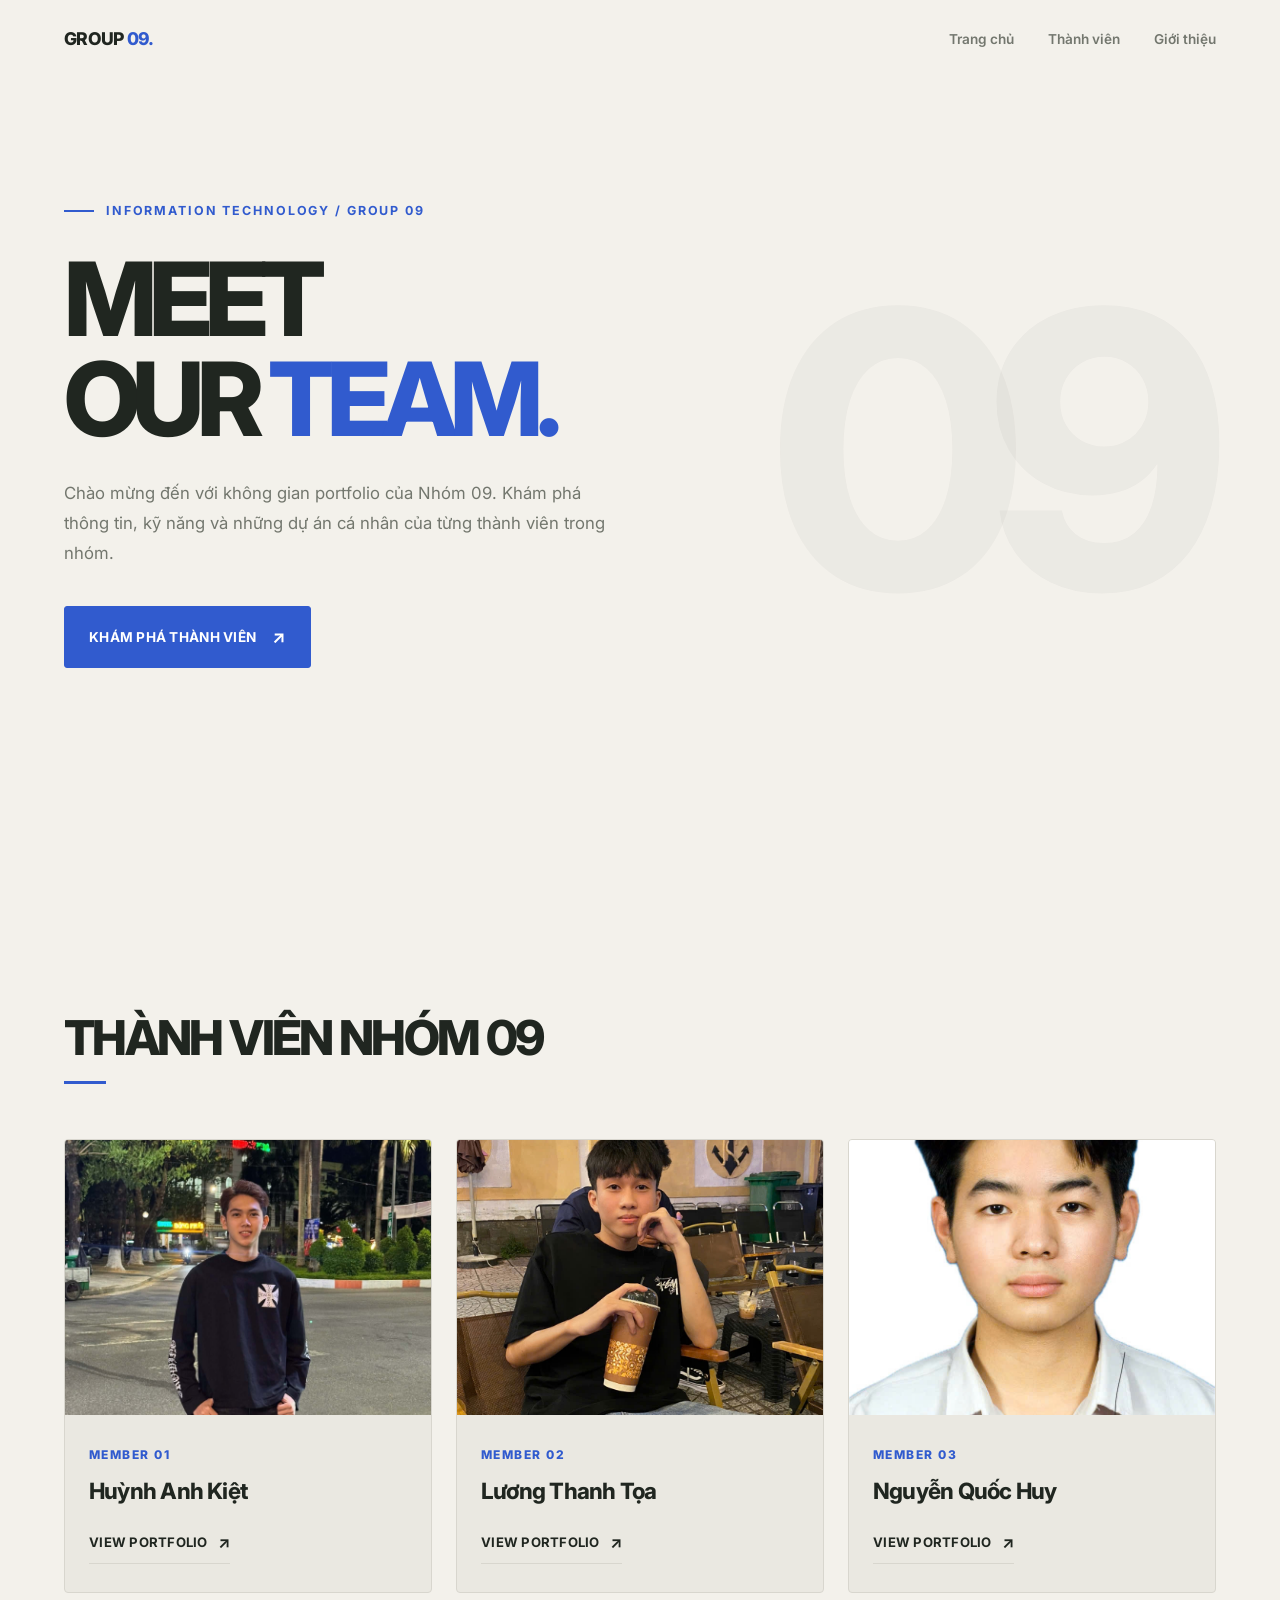
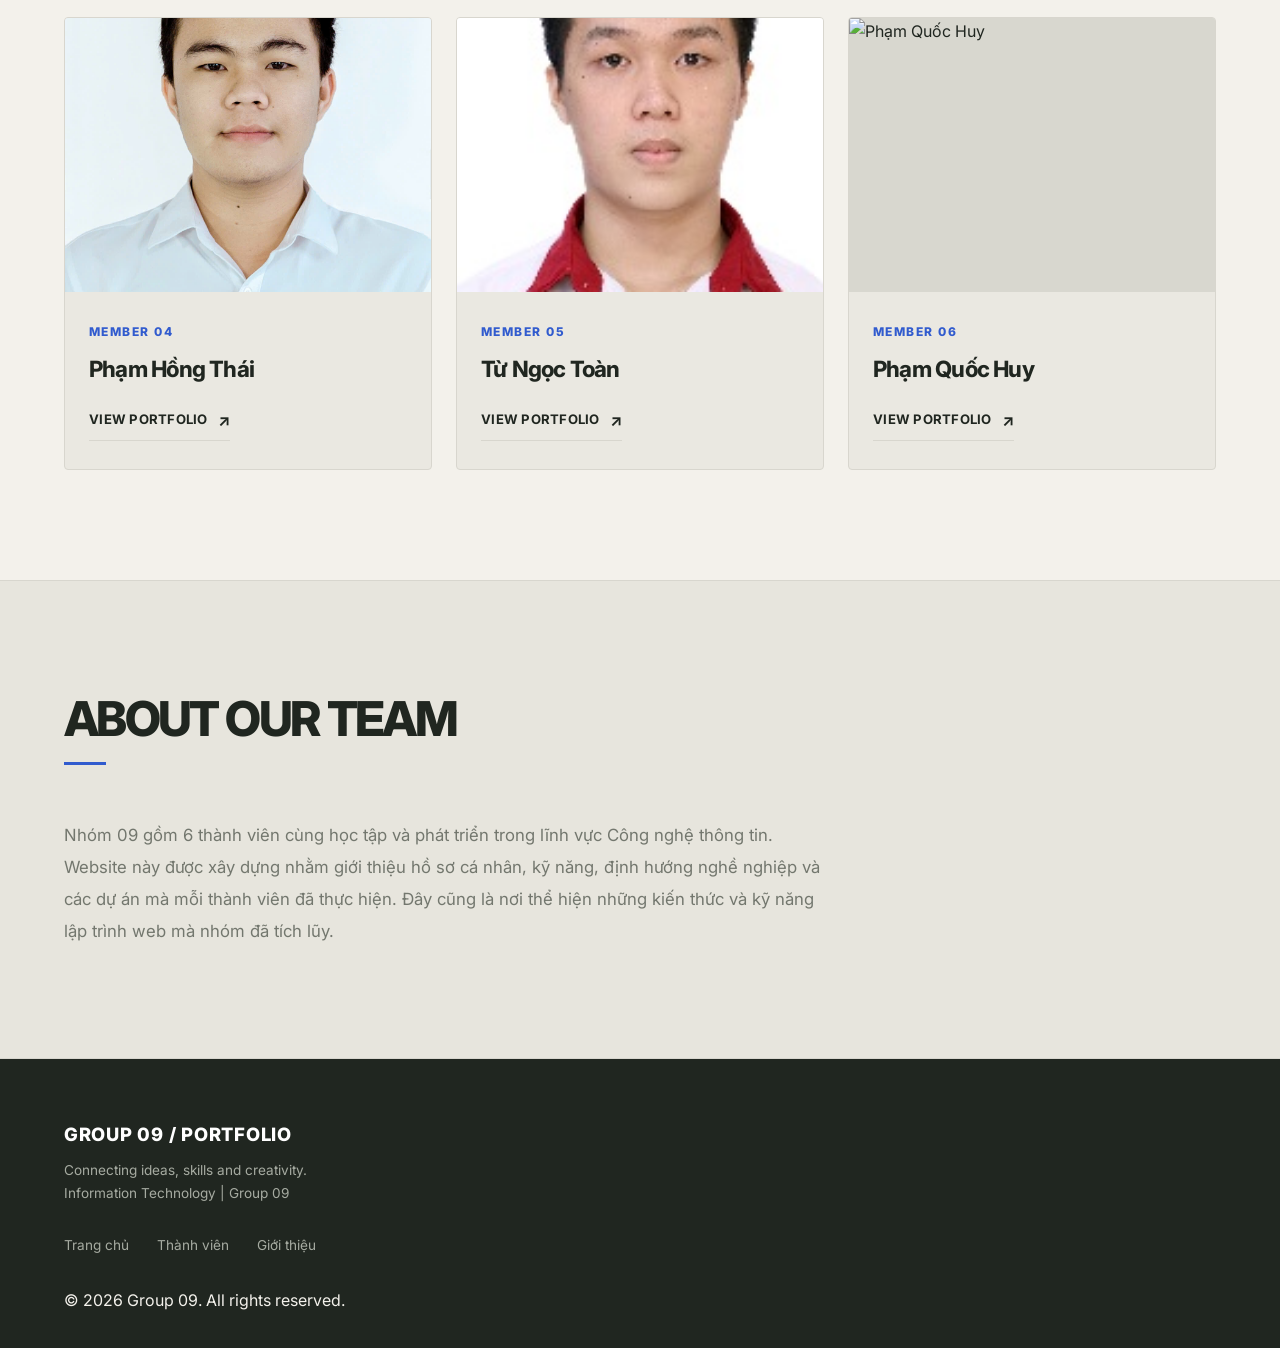
==== commit 931edb41: "Update trang chung cho nhom" ====
--- a/index.html
+++ b/index.html
@@ -1,311 +1,197 @@
+
 <!DOCTYPE html>
 <html lang="vi">
+
 <head>
-  <meta charset="UTF-8">
-  <meta name="viewport" content="width=device-width, initial-scale=1.0">
-  <title>Nguyễn Quốc Huy | Portfolio & Digital CV</title>
+    <meta charset="UTF-8">
+    <meta name="viewport" content="width=device-width, initial-scale=1.0">
 
-  <link rel="preconnect" href="https://fonts.googleapis.com">
-  <link rel="preconnect" href="https://fonts.gstatic.com" crossorigin>
-  <link href="https://fonts.googleapis.com/css2?family=Outfit:wght@400;500;600;700;800;900&family=Inter:wght@300;400;500;600;700&family=JetBrains+Mono:wght@400;500&display=swap" rel="stylesheet">
-  <link rel="stylesheet" href="https://cdnjs.cloudflare.com/ajax/libs/font-awesome/6.5.1/css/all.min.css">
+    <meta name="description" content="Website giới thiệu portfolio của 6 thành viên Nhóm 09 - Công nghệ thông tin.">
 
-  <!-- File CSS riêng -->
-  <link rel="stylesheet" href="style.css">
+    <title>Group 09 | Portfolio Showcase</title>
+
+    <!-- Google Fonts -->
+    <link rel="preconnect" href="https://fonts.googleapis.com">
+    <link rel="preconnect" href="https://fonts.gstatic.com" crossorigin>
+    <link href="https://fonts.googleapis.com/css2?family=Inter:wght@400;500;600;700;800&display=swap" rel="stylesheet">
+
+    <!-- CSS -->
+    <link rel="stylesheet" href="./style.css">
+
+    <!-- JavaScript -->
+    <script src="./main.js" defer></script>
 </head>
-<body>
 
-  <!-- ============ HEADER ============ -->
-  <header class="header">
-    <div class="header-inner">
-      <a href="#home" class="brand">
-        <div class="brand-icon"><i class="fa-solid fa-user-graduate"></i></div>
-        <div class="brand-text">
-          <strong>Nguyễn Quốc Huy</strong>
-          <span>UTH • IT STUDENT</span>
+<body id="top">
+
+    <!-- ================= HEADER ================= -->
+
+    <header>
+        <div class="container header-container">
+
+            <div class="logo">
+                <a href="#top">GROUP <span>09.</span></a>
+            </div>
+
+            <nav class="nav-menu">
+                <ul>
+                    <li><a href="#top">Trang chủ</a></li>
+                    <li><a href="#members">Thành viên</a></li>
+                    <li><a href="#about">Giới thiệu</a></li>
+                </ul>
+            </nav>
+
+            <button
+                class="mobile-toggle"
+                type="button"
+                aria-label="Mở menu điều hướng"
+                aria-expanded="false"
+            >
+                ☰
+            </button>
+
         </div>
-      </a>
+    </header>
 
-      <nav class="nav">
-        <a href="#home" class="nav-link active">Home</a>
-        <a href="#about" class="nav-link">About</a>
-        <a href="#skills" class="nav-link">Skills</a>
-        <a href="#projects" class="nav-link">Projects</a>
-      </nav>
 
-      <button class="menu-btn" id="menuBtn" aria-label="Menu"><i class="fa-solid fa-bars" id="menuIcon"></i></button>
-    </div>
+    <!-- ================= HERO SECTION ================= -->
 
-    <div class="mobile-menu" id="mobileMenu">
-      <a href="#home">Home</a>
-      <a href="#about">About</a>
-      <a href="#skills">Skills</a>
-      <a href="#projects">Projects</a>
-    </div>
-  </header>
+    <section id="hero">
 
-  <!-- ============ HERO ============ -->
-  <section id="home" class="hero">
-    <div class="container hero-grid">
+        <div class="container">
 
-      <div>
-        <h2>Xin chào,</h2>
-        <h1>mình là <span>Huy</span></h1>
-        <!-- Dòng gõ chữ tự động: chữ đầu tiên viết sẵn trong HTML để vẫn hiển thị nếu JS lỗi -->
-        <h3><span id="typing">Sinh viên Công nghệ Thông tin</span><span class="cursor">|</span></h3>
+            <div class="hero-content">
 
-        <p>
-          Sinh viên năm 3 tại <strong>Đại học Giao thông Vận tải TP.HCM (UTH)</strong>.
-          Yêu thích phát triển web, xây dựng cơ sở dữ liệu với
-          <span class="tag">T-SQL</span> <span class="tag">Python</span> <span class="tag">Docker</span>
-          và ứng dụng công nghệ AI.
-        </p>
+                <p class="subtitle">
+                    INFORMATION TECHNOLOGY / GROUP 09
+                </p>
 
-        <div class="btn-row">
-          <a href="#projects" class="btn btn-primary">View Work</a>
-          <a href="#about" class="btn btn-outline">Về mình</a>
+                <h1 class="title">
+                    MEET <br>
+                    OUR <span>TEAM.</span>
+                </h1>
+
+                <p class="description">
+                    Chào mừng đến với không gian portfolio của Nhóm 09.
+                    Khám phá thông tin, kỹ năng và những dự án cá nhân
+                    của từng thành viên trong nhóm.
+                </p>
+
+                <a href="#members" class="btn-primary">
+                    KHÁM PHÁ THÀNH VIÊN
+                </a>
+
+            </div>
+
         </div>
 
-        <div class="socials">
-          <a href="https://linkedin.com" target="_blank" rel="noopener noreferrer" title="LinkedIn"><i class="fa-brands fa-linkedin-in"></i></a>
-          <a href="https://github.com" target="_blank" rel="noopener noreferrer" title="GitHub"><i class="fa-brands fa-github"></i></a>
-          <a href="mailto:nguyenquochuy3206@gmail.com" title="Email"><i class="fa-solid fa-envelope"></i></a>
-          <a href="tel:0813714282" title="Điện thoại"><i class="fa-solid fa-phone"></i></a>
-          <small>| nguyenquochuy3206@gmail.com</small>
-        </div>
-      </div>
+    </section>
 
-      <div class="avatar-wrap">
-        <div class="avatar-frame">
-          <img src="Avatar.jpg" id="userAvatar" alt="Nguyễn Quốc Huy - Sinh viên UTH" onerror="handleAvatarError(this)">
-          <label class="avatar-upload" title="Đổi ảnh đại diện">
-            <i class="fa-solid fa-camera"></i>
-            <input type="file" id="avatarInput" accept="image/*">
-          </label>
-        </div>
-      </div>
 
-    </div>
-  </section>
+    <!-- ================= MEMBERS SECTION ================= -->
 
-  <!-- ============ ABOUT ============ -->
-  <section id="about" class="section alt">
-    <div class="container">
-      <div class="section-label"><span>// About Me</span></div>
+    <section id="members">
 
-      <div class="about-grid">
-        <div class="about-text">
-          <h3 class="section-title">Khát vọng trở thành kỹ sư phần mềm thực chiến &amp; sáng tạo</h3>
-          <p>
-            Mình là <strong>Nguyễn Quốc Huy</strong>, hiện là sinh viên năm 3 tại
-            <strong>Trường Đại học Giao thông Vận tải TP.HCM (UTH)</strong>.
-            Mình luôn nỗ lực nắm vững nền tảng khoa học máy tính: cấu trúc dữ liệu, giải thuật, mạng máy tính và quản trị cơ sở dữ liệu.
-          </p>
-          <p>
-            Bên cạnh việc viết code với <strong>Python, JavaScript và T-SQL</strong>, mình đưa <strong>Docker</strong>
-            vào quy trình đóng gói ứng dụng và khai thác <strong>AI Tools</strong> để tăng tốc phân tích, thử nghiệm và tối ưu giải pháp.
-          </p>
+        <div class="container">
 
-          <div class="stats">
-            <div class="stat"><b>UTH</b><span>ĐH GTVT TP.HCM</span></div>
-            <div class="stat"><b>Năm 3</b><span>Sinh viên CNTT</span></div>
-            <div class="stat"><b>2006</b><span>Năm sinh</span></div>
-          </div>
+            <div class="section-header">
+
+                <h2>THÀNH VIÊN NHÓM 09</h2>
+
+                <div class="divider"></div>
+
+            </div>
+
+            <!-- JavaScript tự động render 6 thành viên -->
+            <div class="members-grid" id="membersGrid"></div>
+
         </div>
 
-        <div class="info-card">
-          <h4><i class="fa-solid fa-id-card"></i> Thông tin cá nhân</h4>
+    </section>
 
-          <div class="info-row">
-            <i class="fa-solid fa-user"></i>
-            <div><small>Họ và tên</small><span>Nguyễn Quốc Huy</span></div>
-          </div>
-          <div class="info-row">
-            <i class="fa-solid fa-cake-candles"></i>
-            <div><small>Ngày sinh</small><span>03/02/2006</span></div>
-          </div>
-          <div class="info-row">
-            <i class="fa-solid fa-envelope"></i>
-            <div><small>Email</small><a href="mailto:nguyenquochuy3206@gmail.com">nguyenquochuy3206@gmail.com</a></div>
-          </div>
-          <div class="info-row">
-            <i class="fa-solid fa-phone"></i>
-            <div><small>Số điện thoại</small><a href="tel:0813714282">0813 714 282</a></div>
-          </div>
-          <div class="info-row">
-            <i class="fa-solid fa-school"></i>
-            <div><small>Trường</small><span>Đại học Giao thông Vận tải TP.HCM</span></div>
-          </div>
-          <div class="info-row">
-            <i class="fa-solid fa-graduation-cap"></i>
-            <div><small>Hiện tại</small><span>Sinh viên năm 3</span></div>
-          </div>
-        </div>
-      </div>
-    </div>
-  </section>
 
-  <!-- ============ SKILLS ============ -->
-  <section id="skills" class="section">
-    <div class="container">
-      <div class="section-label"><span>// Technical Skills</span></div>
-      <h3 class="section-title">Công nghệ &amp; Kỹ năng trang bị</h3>
+    <!-- ================= ABOUT SECTION ================= -->
 
-      <div class="skills-grid">
-        <div class="skill">
-          <div class="skill-icon"><i class="fa-brands fa-python"></i></div>
-          <h4>Python</h4>
-          <p>Lập trình hướng đối tượng, scripting xử lý dữ liệu và backend căn bản.</p>
-        </div>
-        <div class="skill">
-          <div class="skill-icon"><i class="fa-brands fa-js"></i></div>
-          <h4>JavaScript</h4>
-          <p>ES6+, DOM, Async/Await, Fetch API và tương tác web hiện đại.</p>
-        </div>
-        <div class="skill">
-          <div class="skill-icon"><i class="fa-brands fa-html5"></i></div>
-          <h4>HTML5 &amp; CSS3</h4>
-          <p>Flexbox, Grid, giao diện responsive và Semantic Web.</p>
-        </div>
-        <div class="skill">
-          <div class="skill-icon"><i class="fa-solid fa-database"></i></div>
-          <h4>T-SQL / Database</h4>
-          <p>Thiết kế bảng chuẩn 3NF, Stored Procedure, Function, Trigger và Index.</p>
-        </div>
-      </div>
-    </div>
-  </section>
+    <section id="about">
 
-  <!-- ============ PROJECTS ============ -->
-  <section id="projects" class="section alt">
-    <div class="container">
-      <div class="section-label"><span>// Selected Works</span></div>
-      <h3 class="section-title">Dự án &amp; Sản phẩm tiêu biểu</h3>
+        <div class="container">
 
-      <div class="projects-grid">
+            <div class="section-header">
 
-        <div class="project">
-          <div class="project-body">
-            <div class="project-meta"><b>Web &amp; Database</b><span>2026</span></div>
-            <h4>Cổng Quản Lý Đào Tạo &amp; Sinh Viên</h4>
-            <p>Hệ thống quản lý thông tin học tập, bảng điểm và đăng ký học phần. Xử lý ràng buộc tín chỉ bằng Stored Procedure và Trigger trong SQL Server.</p>
-            <div class="chips"><span class="tag">HTML/CSS/JS</span><span class="tag">Python</span><span class="tag">T-SQL</span></div>
-          </div>
-          <div class="project-foot">
-            <a href="https://github.com" target="_blank" rel="noopener noreferrer"><i class="fa-brands fa-github"></i> Source Code</a>
-            <span>UTH Assignment</span>
-          </div>
+                <h2>ABOUT OUR TEAM</h2>
+
+                <div class="divider"></div>
+
+            </div>
+
+            <div class="about-content">
+
+                <p>
+                    Nhóm 09 gồm 6 thành viên cùng học tập và phát triển
+                    trong lĩnh vực Công nghệ thông tin. Website này được
+                    xây dựng nhằm giới thiệu hồ sơ cá nhân, kỹ năng,
+                    định hướng nghề nghiệp và các dự án mà mỗi thành viên
+                    đã thực hiện. Đây cũng là nơi thể hiện những kiến thức
+                    và kỹ năng lập trình web mà nhóm đã tích lũy.
+                </p>
+
+            </div>
+
         </div>
 
-        <div class="project">
-          <div class="project-body">
-            <div class="project-meta"><b>T-SQL Database</b><span>2026</span></div>
-            <h4>Thiết Kế CSDL Vận Tải &amp; Logistics</h4>
-            <p>Mô hình hóa CSDL quản lý vận chuyển container, phân luồng tuyến đường và tối ưu truy vấn bằng Clustered &amp; Non-clustered Index.</p>
-            <div class="chips"><span class="tag">T-SQL</span><span class="tag">SQL Server</span><span class="tag">Database Design</span></div>
-          </div>
-          <div class="project-foot">
-            <a href="https://github.com" target="_blank" rel="noopener noreferrer"><i class="fa-brands fa-github"></i> Source Code</a>
-            <span>Specialized Project</span>
-          </div>
+    </section>
+
+
+    <!-- ================= FOOTER ================= -->
+
+    <footer>
+
+        <div class="container footer-container">
+
+            <div class="footer-info">
+
+                <h3>GROUP 09 / PORTFOLIO</h3>
+
+                <p>
+                    Connecting ideas, skills and creativity.
+                </p>
+
+                <p>
+                    Information Technology | Group 09
+                </p>
+
+            </div>
+
+            <div class="footer-links">
+
+                <a href="#top">Trang chủ</a>
+
+                <a href="#members">Thành viên</a>
+
+                <a href="#about">Giới thiệu</a>
+
+            </div>
+
+            <p class="copyright">
+                © 2026 Group 09. All rights reserved.
+            </p>
+
         </div>
 
-      </div>
-    </div>
-  </section>
+    </footer>
 
-  <!-- ============ FOOTER ============ -->
-  <footer class="footer">
-    <div class="footer-inner">
-      <div><b>Nguyễn Quốc Huy</b> • Sinh viên năm 3 - Đại học Giao thông Vận tải TP.HCM</div>
-    </div>
-  </footer>
 
-  <script>
-    /* ---------- Ảnh đại diện: thử các tên file dự phòng ---------- */
-    let attempts = 0;
-    function handleAvatarError(img) {
-      attempts++;
-      const fallbacks = ['avatar.jpg', 'Avatar.png', 'avatar.png'];
-      if (attempts <= fallbacks.length) {
-        img.src = fallbacks[attempts - 1];
-      } else {
-        img.onerror = null;
-        img.src = 'https://images.unsplash.com/photo-1507003211169-0a1dd7228f2d?auto=format&fit=crop&w=700&q=80';
-      }
-    }
+    <!-- ================= BACK TO TOP ================= -->
 
-    /* ---------- Đổi ảnh đại diện tại chỗ ---------- */
-    document.getElementById('avatarInput').addEventListener('change', (e) => {
-      const file = e.target.files[0];
-      if (!file) return;
-      const reader = new FileReader();
-      reader.onload = (ev) => { document.getElementById('userAvatar').src = ev.target.result; };
-      reader.readAsDataURL(file);
-    });
+    <a
+        href="#top"
+        class="back-to-top"
+        aria-label="Quay về đầu trang"
+        title="Back to Top"
+    >
+        ↑
+    </a>
 
-    /* ---------- Menu điện thoại ---------- */
-    const menu = document.getElementById('mobileMenu');
-    const icon = document.getElementById('menuIcon');
-    document.getElementById('menuBtn').addEventListener('click', () => {
-      menu.classList.toggle('open');
-      icon.className = menu.classList.contains('open') ? 'fa-solid fa-xmark' : 'fa-solid fa-bars';
-    });
-    menu.querySelectorAll('a').forEach(a => a.addEventListener('click', () => {
-      menu.classList.remove('open');
-      icon.className = 'fa-solid fa-bars';
-    }));
+</body>
 
-    /* ---------- Đánh dấu mục menu đang xem ---------- */
-    const sections = document.querySelectorAll('section');
-    const links = document.querySelectorAll('.nav-link');
-    window.addEventListener('scroll', () => {
-      let current = 'home';
-      sections.forEach(s => { if (window.scrollY >= s.offsetTop - 120) current = s.id; });
-      links.forEach(l => l.classList.toggle('active', l.getAttribute('href') === '#' + current));
-    });
-
-    /* ---------- Điểm nhấn 1: dòng phụ gõ chữ tự động ---------- */
-    const reduceMotion = window.matchMedia('(prefers-reduced-motion: reduce)').matches;
-
-    if (!reduceMotion) {
-      // Giữ các câu ngắn để trên điện thoại không bị xuống dòng
-      const words = ['Sinh viên Công nghệ Thông tin', 'Yêu thích Web & Database', 'Tò mò về AI & Docker'];
-      const typing = document.getElementById('typing');
-      let w = 0;
-      let c = words[0].length;   // bắt đầu từ câu đã viết sẵn trong HTML
-      let deleting = true;       // dừng một lúc rồi xóa dần
-
-      function type() {
-        const word = words[w];
-        if (!deleting) {
-          c++;
-          typing.textContent = word.slice(0, c);
-          if (c === word.length) { deleting = true; setTimeout(type, 1800); }
-          else { setTimeout(type, 70); }
-        } else {
-          c--;
-          typing.textContent = word.slice(0, c);
-          if (c === 0) { deleting = false; w = (w + 1) % words.length; setTimeout(type, 300); }
-          else { setTimeout(type, 35); }
-        }
-      }
-      setTimeout(type, 1800);
-    }
-
-    /* ---------- Điểm nhấn 3: nội dung hiện dần khi cuộn ---------- */
-    if ('IntersectionObserver' in window) {
-      const io = new IntersectionObserver((entries) => {
-        entries.forEach(e => {
-          if (e.isIntersecting) { e.target.classList.add('show'); io.unobserve(e.target); }
-        });
-      }, { threshold: 0.15 });
-
-      document.querySelectorAll('.section .container > *').forEach(el => {
-        el.classList.add('reveal');
-        io.observe(el);
-      });
-    }
-  </script>
-</body>
 </html>
--- a/style.css
+++ b/style.css
@@ -1,267 +1,824 @@
-/* ============ BIẾN MÀU: TRẮNG + XANH DƯƠNG ============ */
+
+/* =====================================================
+   GROUP 09 PORTFOLIO
+   Design: Modern Editorial / Developer Portfolio
+   ===================================================== */
+
+/* ===== 01. DESIGN TOKENS ===== */
+
 :root {
-  --blue: #1d4ed8;
-  --blue-light: #3b82f6;
-  --blue-soft: #eff6ff;
-  --blue-border: #bfdbfe;
-  --text: #0f172a;
-  --muted: #475569;
-  --white: #ffffff;
-  --bg-alt: #f8fbff;
-  --shadow: 0 10px 30px rgba(29, 78, 216, 0.12);
-  --radius: 16px;
-
-  /* Thang cỡ chữ thống nhất */
-  --fs-label: 12px;       /* nhãn, meta, tag */
-  --fs-small: 14px;       /* chữ trong thẻ (card) */
-  --fs-body: 16px;        /* đoạn văn chính */
-  --fs-card-title: 18px;  /* tiêu đề thẻ */
-}
-
-* { box-sizing: border-box; margin: 0; padding: 0; }
-html { scroll-behavior: smooth; }
+    --bg-main: #F3F1EB;
+    --bg-card: #EAE8E1;
+    --bg-secondary: #E7E5DD;
+
+    --text-primary: #202620;
+    --text-secondary: #73776E;
+    --text-muted: #9B9E95;
+
+    --accent-color: #315BCE;
+    --accent-hover: #2448AA;
+
+    --border-color: #D8D6CE;
+
+    --font-main: 'Inter', sans-serif;
+
+    --container-width: 1200px;
+    --header-height: 78px;
+
+    --transition: 0.3s ease;
+}
+
+/* ===== 02. RESET & BASE ===== */
+
+* {
+    margin: 0;
+    padding: 0;
+    box-sizing: border-box;
+}
+
+html {
+    scroll-behavior: smooth;
+    scroll-padding-top: var(--header-height);
+}
 
 body {
-  font-family: "Inter", sans-serif;
-  background: var(--white);
-  color: var(--text);
-  line-height: 1.65;
-  overflow-x: hidden;
-}
-
-a { color: inherit; text-decoration: none; }
-.container { max-width: 1120px; margin: 0 auto; padding: 0 24px; }
-
-h1, h2, h3, h4 { font-family: "Outfit", sans-serif; line-height: 1.2; }
-
-/* ============ HEADER ============ */
-.header {
-  position: fixed; top: 0; left: 0; right: 0; z-index: 50;
-  background: rgba(255, 255, 255, 0.92);
-  backdrop-filter: blur(10px);
-  border-bottom: 1px solid var(--blue-border);
-}
-.header-inner {
-  max-width: 1120px; margin: 0 auto; padding: 0 24px;
-  height: 76px; display: flex; align-items: center; justify-content: space-between;
-}
-.brand { display: flex; align-items: center; gap: 12px; }
-.brand-icon {
-  width: 42px; height: 42px; border-radius: 10px;
-  background: var(--blue); color: var(--white);
-  display: flex; align-items: center; justify-content: center; font-size: 18px;
-}
-.brand-text strong { display: block; font-family: "Outfit", sans-serif; font-size: 15px; letter-spacing: .5px; text-transform: uppercase; }
-.brand-text span { font-size: var(--fs-label); color: var(--muted); font-family: "JetBrains Mono", monospace; }
-
-.nav { display: flex; gap: 32px; font-size: 14px; font-weight: 500; }
-.nav a { position: relative; color: var(--muted); padding: 4px 0; transition: color .2s; }
-.nav a:hover, .nav a.active { color: var(--blue); }
-.nav a.active::after {
-  content: ""; position: absolute; left: 0; bottom: -6px;
-  width: 100%; height: 3px; background: var(--blue); border-radius: 99px;
-}
-
-.menu-btn { display: none; background: none; border: none; font-size: 22px; color: var(--blue); cursor: pointer; }
-.mobile-menu { display: none; background: var(--white); border-bottom: 1px solid var(--blue-border); padding: 12px 24px; }
-.mobile-menu a { display: block; padding: 10px 0; color: var(--text); }
-.mobile-menu.open { display: block; }
-
-/* ============ HERO ============ */
-.hero {
-  position: relative; overflow: hidden;
-  min-height: 100vh; padding-top: 76px; display: flex; align-items: center;
-  background: linear-gradient(135deg, var(--white) 0%, var(--blue-soft) 100%);
-}
-
-/* Điểm nhấn 4: hai vệt sáng mờ ở nền */
-.hero::before, .hero::after {
-  content: ""; position: absolute; border-radius: 50%;
-  filter: blur(70px); opacity: .45; z-index: 0; pointer-events: none;
-}
-.hero::before { width: 360px; height: 360px; background: var(--blue-light); top: -80px; right: -80px; }
-.hero::after  { width: 280px; height: 280px; background: var(--blue-border); bottom: -60px; left: -60px; }
-
-.hero-grid {
-  position: relative; z-index: 1;
-  display: grid; grid-template-columns: 1.3fr 1fr; gap: 48px; align-items: center; padding: 48px 0;
-}
-
-.hero h2 { font-size: clamp(22px, 3.2vw, 30px); font-weight: 600; color: var(--muted); }
-.hero h1 { font-size: clamp(40px, 7vw, 68px); font-weight: 900; margin: 4px 0 10px; }
-
-/* Điểm nhấn 2: tên "Huy" chuyển màu gradient */
-.hero h1 span {
-  background: linear-gradient(90deg, var(--blue), var(--blue-light));
-  -webkit-background-clip: text;
-  background-clip: text;
-  color: transparent;
-}
-
-.hero h3 { font-size: clamp(22px, 3.2vw, 30px); font-weight: 600; color: var(--text); margin-bottom: 18px; }
-.hero p { color: var(--muted); max-width: 540px; font-size: var(--fs-body); }
-
-/* Con trỏ nhấp nháy của dòng gõ chữ */
-.cursor { color: var(--blue); margin-left: 2px; animation: blink 1s steps(1) infinite; }
-@keyframes blink { 50% { opacity: 0; } }
-
-.tag {
-  font-family: "JetBrains Mono", monospace; font-size: .85em;
-  background: var(--blue-soft); color: var(--blue);
-  border: 1px solid var(--blue-border); padding: 2px 8px; border-radius: 6px;
-}
-
-.btn-row { display: flex; flex-wrap: wrap; gap: 14px; margin-top: 28px; }
-.btn {
-  display: inline-flex; align-items: center; gap: 8px;
-  padding: 13px 28px; border-radius: 10px; font-family: "Outfit", sans-serif;
-  font-weight: 600; font-size: 14px; transition: transform .2s, box-shadow .2s, background .2s;
-}
-.btn:hover { transform: translateY(-2px); }
-.btn-primary { background: var(--blue); color: var(--white); box-shadow: 0 8px 20px rgba(29, 78, 216, .3); }
-.btn-primary:hover { background: #1e40af; }
-.btn-outline { background: var(--white); color: var(--blue); border: 1.5px solid var(--blue); }
-.btn-outline:hover { background: var(--blue-soft); }
-
-.socials { display: flex; flex-wrap: wrap; align-items: center; gap: 18px; margin-top: 32px; color: var(--muted); font-size: 18px; }
-.socials a:hover { color: var(--blue); }
-.socials small { font-family: "JetBrains Mono", monospace; font-size: 12px; color: var(--muted); }
-
-/* Khung ảnh HÌNH CHỮ NHẬT */
-.avatar-wrap {
-  display: flex; justify-content: center;
-  /* Điểm nhấn 4: ảnh bay nhẹ (đặt ở lớp ngoài để khung viền phía sau không bị lệch lớp) */
-  animation: float 4s ease-in-out infinite;
-}
-@keyframes float { 0%, 100% { transform: translateY(0); } 50% { transform: translateY(-10px); } }
-
-.avatar-frame {
-  position: relative; width: 100%; max-width: 340px; aspect-ratio: 3 / 4;
-  border-radius: 20px; padding: 8px; background: var(--white);
-  border: 3px solid var(--blue); box-shadow: var(--shadow);
-}
-.avatar-frame::before {
-  content: ""; position: absolute; inset: 14px -14px -14px 14px;
-  border: 2px solid var(--blue-light); border-radius: 20px; z-index: -1;
-}
-.avatar-frame img { width: 100%; height: 100%; object-fit: cover; object-position: center top; border-radius: 14px; display: block; }
-.avatar-upload {
-  position: absolute; right: 14px; bottom: 14px; width: 38px; height: 38px;
-  background: var(--blue); color: var(--white); border-radius: 50%;
-  display: flex; align-items: center; justify-content: center; cursor: pointer;
-  box-shadow: 0 4px 12px rgba(0, 0, 0, .25); font-size: 13px;
-}
-.avatar-upload input { display: none; }
-
-/* ============ SECTION CHUNG ============ */
-.section { padding: 96px 0; }
-.section.alt { background: var(--bg-alt); border-top: 1px solid var(--blue-border); }
-.section-label { display: flex; align-items: center; gap: 16px; margin-bottom: 14px; }
-.section-label span { color: var(--blue); font-family: "JetBrains Mono", monospace; font-size: 13px; letter-spacing: 2px; text-transform: uppercase; }
-.section-label::after { content: ""; flex: 1; height: 1px; background: var(--blue-border); }
-.section-title {
-  font-size: clamp(24px, 3.4vw, 32px); font-weight: 700;
-  line-height: 1.3;          /* thoáng hơn để dấu tiếng Việt không bị dính dòng */
-  text-wrap: balance;        /* chia đều độ dài các dòng, không còn dòng dài dòng ngắn */
-  margin-bottom: 36px;
-}
-
-/* Điểm nhấn 3: nội dung hiện dần khi cuộn */
-.reveal { opacity: 0; transform: translateY(24px); transition: opacity .6s ease, transform .6s ease; }
-.reveal.show { opacity: 1; transform: none; }
-
-/* ============ ABOUT ============ */
-.about-grid { display: grid; grid-template-columns: 1.2fr 1fr; gap: 40px; align-items: start; }
-.about-text p { color: var(--muted); margin-bottom: 14px; font-size: var(--fs-body); }
-.about-text strong { color: var(--text); }
-
-.stats { display: grid; grid-template-columns: repeat(3, 1fr); gap: 14px; margin-top: 22px; }
-.stat { background: var(--white); border: 1px solid var(--blue-border); border-radius: 12px; padding: 16px; }
-.stat b { display: block; font-family: "Outfit", sans-serif; font-size: 22px; color: var(--blue); }
-.stat span { font-size: 12px; color: var(--muted); }
-
-.info-card {
-  background: var(--white); border: 1px solid var(--blue-border);
-  border-radius: var(--radius); padding: 26px; box-shadow: var(--shadow);
-}
-.info-card h4 { color: var(--blue); font-size: var(--fs-card-title); margin-bottom: 18px; }
-.info-row { display: flex; gap: 14px; padding: 12px 0; border-bottom: 1px dashed var(--blue-border); }
-.info-row:last-child { border-bottom: none; }
-.info-row i {
-  width: 36px; height: 36px; flex-shrink: 0; border-radius: 10px;
-  background: var(--blue-soft); color: var(--blue);
-  display: flex; align-items: center; justify-content: center; font-size: 14px;
-}
-.info-row small { display: block; font-size: var(--fs-label); color: var(--muted); font-family: "JetBrains Mono", monospace; text-transform: uppercase; }
-.info-row span, .info-row a { font-size: var(--fs-small); font-weight: 600; word-break: break-all; }
-.info-row a:hover { color: var(--blue); }
-
-/* ============ SKILLS ============ */
-.skills-grid { display: grid; grid-template-columns: repeat(4, 1fr); gap: 20px; }
-.skill {
-  background: var(--white); border: 1px solid var(--blue-border);
-  border-radius: 14px; padding: 22px; transition: transform .25s, box-shadow .25s, border-color .25s;
-}
-.skill:hover { transform: translateY(-4px); box-shadow: var(--shadow); border-color: var(--blue-light); }
-.skill-icon {
-  width: 48px; height: 48px; border-radius: 12px; margin-bottom: 14px;
-  background: var(--blue-soft); color: var(--blue);
-  display: flex; align-items: center; justify-content: center; font-size: 22px;
-}
-.skill h4 { font-size: var(--fs-card-title); margin-bottom: 6px; }
-.skill p { font-size: var(--fs-small); color: var(--muted); }
-
-/* ============ PROJECTS ============ */
-/* 2 dự án nên chia 2 cột để không bị trống cột thứ 3 */
-.projects-grid { display: grid; grid-template-columns: repeat(2, 1fr); gap: 24px; }
-.project {
-  background: var(--white); border: 1px solid var(--blue-border); border-radius: var(--radius);
-  display: flex; flex-direction: column; justify-content: space-between; overflow: hidden;
-  transition: transform .25s, box-shadow .25s;
-}
-.project:hover { transform: translateY(-4px); box-shadow: var(--shadow); }
-.project-body { padding: 24px; }
-.project-meta { display: flex; justify-content: space-between; font-family: "JetBrains Mono", monospace; font-size: 12px; color: var(--muted); margin-bottom: 10px; }
-.project-meta b { color: var(--blue); font-weight: 500; }
-.project h4 { font-size: var(--fs-card-title); margin-bottom: 10px; }
-.project p { font-size: var(--fs-small); color: var(--muted); margin-bottom: 16px; }
-.chips { display: flex; flex-wrap: wrap; gap: 8px; }
-.project-foot {
-  display: flex; justify-content: space-between; padding: 14px 24px;
-  background: var(--blue-soft); border-top: 1px solid var(--blue-border); font-size: 12px;
-}
-.project-foot a { font-weight: 600; color: var(--blue); }
-.project-foot a:hover { text-decoration: underline; }
-.project-foot span { color: var(--muted); font-family: "JetBrains Mono", monospace; }
-
-/* ============ FOOTER ============ */
-.footer { background: var(--blue); color: #dbeafe; padding: 28px 0; font-size: var(--fs-small); }
-.footer-inner { max-width: 1120px; margin: 0 auto; padding: 0 24px; display: flex; flex-wrap: wrap; justify-content: space-between; gap: 10px; }
-.footer b { color: var(--white); font-family: "Outfit", sans-serif; }
-
-/* ============ RESPONSIVE ============ */
-@media (max-width: 960px) {
-  .skills-grid { grid-template-columns: repeat(2, 1fr); }
-}
+    font-family: var(--font-main);
+    background-color: var(--bg-main);
+    color: var(--text-primary);
+    line-height: 1.65;
+    overflow-x: hidden;
+    -webkit-font-smoothing: antialiased;
+}
+
+::selection {
+    background-color: var(--accent-color);
+    color: #fff;
+}
+
+a {
+    text-decoration: none;
+    color: inherit;
+}
+
+ul {
+    list-style: none;
+}
+
+button,
+a {
+    -webkit-tap-highlight-color: transparent;
+}
+
+button {
+    font: inherit;
+}
+
+img {
+    display: block;
+    max-width: 100%;
+}
+
+.container {
+    width: min(90%, var(--container-width));
+    margin: 0 auto;
+}
+
+section {
+    padding: 110px 0;
+}
+
+/* Focus dành cho bàn phím */
+
+a:focus-visible,
+button:focus-visible {
+    outline: 3px solid var(--accent-color);
+    outline-offset: 5px;
+}
+
+/* ===== 03. HEADER & NAVIGATION ===== */
+
+header {
+    position: fixed;
+    top: 0;
+    left: 0;
+    width: 100%;
+    height: var(--header-height);
+
+    display: flex;
+    align-items: center;
+
+    background-color: rgba(243, 241, 235, 0.94);
+    border-bottom: 1px solid transparent;
+
+    z-index: 1000;
+    transition: var(--transition);
+}
+
+header.sticky {
+    background-color: rgba(243, 241, 235, 0.97);
+    border-bottom-color: var(--border-color);
+}
+
+.header-container {
+    display: flex;
+    align-items: center;
+    justify-content: space-between;
+    position: relative;
+}
+
+/* Logo */
+
+.logo a {
+    font-size: 1.1rem;
+    font-weight: 800;
+    letter-spacing: -0.04em;
+}
+
+.logo span {
+    color: var(--accent-color);
+}
+
+/* Navigation */
+
+.nav-menu ul {
+    display: flex;
+    align-items: center;
+    gap: 34px;
+}
+
+.nav-menu a {
+    position: relative;
+
+    font-size: 0.85rem;
+    font-weight: 600;
+    color: var(--text-secondary);
+
+    transition: color var(--transition);
+}
+
+.nav-menu a::after {
+    content: "";
+
+    position: absolute;
+    bottom: -7px;
+    left: 0;
+
+    width: 0;
+    height: 2px;
+
+    background-color: var(--accent-color);
+    transition: width var(--transition);
+}
+
+.nav-menu a:hover {
+    color: var(--text-primary);
+}
+
+.nav-menu a:hover::after {
+    width: 100%;
+}
+
+/* Mobile Toggle */
+
+.mobile-toggle {
+    display: none;
+    border: none;
+    background: none;
+
+    color: var(--text-primary);
+    font-size: 1.5rem;
+
+    cursor: pointer;
+}
+
+/* ===== 04. HERO SECTION ===== */
+
+#hero {
+    min-height: 750px;
+    min-height: 100svh;
+
+    display: flex;
+    align-items: center;
+
+    position: relative;
+    overflow: hidden;
+
+    padding-top: var(--header-height);
+
+    background-color: var(--bg-main);
+}
+
+/* Một chi tiết trang trí tối giản */
+
+#hero::before {
+    content: "09";
+
+    position: absolute;
+    right: 7%;
+    top: 50%;
+
+    transform: translateY(-50%);
+
+    font-size: clamp(16rem, 30vw, 28rem);
+    font-weight: 800;
+    letter-spacing: -0.1em;
+    line-height: 1;
+
+    color: rgba(32, 38, 32, 0.035);
+
+    pointer-events: none;
+    user-select: none;
+}
+
+.hero-content {
+    position: relative;
+    z-index: 1;
+
+    width: 100%;
+    max-width: 850px;
+
+    text-align: left;
+
+    animation: heroEntrance 0.8s ease both;
+}
+
+.hero-content .subtitle {
+    display: flex;
+    align-items: center;
+    gap: 12px;
+
+    color: var(--accent-color);
+
+    font-size: 0.78rem;
+    font-weight: 700;
+    letter-spacing: 0.15em;
+    text-transform: uppercase;
+
+    margin-bottom: 28px;
+}
+
+.hero-content .subtitle::before {
+    content: "";
+
+    width: 30px;
+    height: 2px;
+
+    background-color: var(--accent-color);
+}
+
+.hero-content .title {
+    max-width: 850px;
+
+    font-size: clamp(3.2rem, 8vw, 6.8rem);
+    font-weight: 800;
+
+    line-height: 0.98;
+    letter-spacing: -0.075em;
+
+    margin-bottom: 28px;
+}
+
+.hero-content .title span {
+    color: var(--accent-color);
+}
+
+.hero-content .description {
+    max-width: 560px;
+
+    color: var(--text-secondary);
+    font-size: 1.05rem;
+    line-height: 1.8;
+
+    margin-bottom: 38px;
+}
+
+/* CTA Button */
+
+.btn-primary {
+    display: inline-flex;
+    align-items: center;
+    justify-content: center;
+    gap: 16px;
+
+    padding: 15px 24px;
+
+    background-color: var(--accent-color);
+    color: #fff;
+
+    border: 1px solid var(--accent-color);
+
+    font-size: 0.85rem;
+    font-weight: 700;
+    letter-spacing: 0.02em;
+
+    border-radius: 3px;
+
+    transition:
+        background-color var(--transition),
+        border-color var(--transition),
+        transform var(--transition);
+}
+
+.btn-primary::after {
+    content: "↗";
+    font-size: 1.1rem;
+    transition: transform var(--transition);
+}
+
+.btn-primary:hover {
+    background-color: var(--accent-hover);
+    border-color: var(--accent-hover);
+    transform: translateY(-3px);
+}
+
+.btn-primary:hover::after {
+    transform: translate(3px, -3px);
+}
+
+/* ===== 05. GENERAL SECTIONS ===== */
+
+.section-header {
+    text-align: left;
+    margin-bottom: 55px;
+}
+
+.section-header h2 {
+    font-size: clamp(2rem, 4vw, 3rem);
+    font-weight: 800;
+    line-height: 1.15;
+    letter-spacing: -0.055em;
+
+    margin-bottom: 16px;
+}
+
+.divider {
+    width: 42px;
+    height: 3px;
+
+    margin: 0;
+
+    background-color: var(--accent-color);
+}
+
+/* ===== 06. MEMBERS SECTION ===== */
+
+#members {
+    background-color: var(--bg-main);
+}
+
+.members-grid {
+    display: grid;
+    grid-template-columns: repeat(3, minmax(0, 1fr));
+    gap: 24px;
+}
+
+/* Member Card */
+
+.member-card {
+    display: block;
+    position: relative;
+
+    min-width: 0;
+
+    background-color: var(--bg-card);
+    border: 1px solid var(--border-color);
+
+    border-radius: 4px;
+    overflow: hidden;
+
+    transition:
+        transform var(--transition),
+        border-color var(--transition),
+        background-color var(--transition);
+}
+
+.member-card:hover {
+    transform: translateY(-6px);
+    border-color: var(--accent-color);
+    background-color: #EFEEE8;
+}
+
+/* Avatar */
+
+.card-img-wrapper {
+    position: relative;
+
+    width: 100%;
+    aspect-ratio: 4 / 3;
+
+    overflow: hidden;
+
+    background-color: #D8D7CF;
+
+    display: flex;
+    align-items: center;
+    justify-content: center;
+}
+
+.card-img-wrapper img {
+    width: 100%;
+    height: 100%;
+
+    object-fit: cover;
+
+    transition: transform 0.5s ease;
+}
+
+.member-card:hover .card-img-wrapper img {
+    transform: scale(1.035);
+}
+
+/* Fallback Avatar */
+
+.avatar-fallback {
+    font-size: 5rem;
+    font-weight: 800;
+    letter-spacing: -0.08em;
+
+    color: rgba(32, 38, 32, 0.22);
+}
+
+/* Card Content */
+
+.card-content {
+    padding: 25px 24px 28px;
+    text-align: left;
+}
+
+.member-number {
+    display: inline-block;
+
+    color: var(--accent-color);
+
+    font-size: 0.75rem;
+    font-weight: 800;
+    letter-spacing: 0.12em;
+
+    margin-bottom: 12px;
+}
+
+.member-name {
+    font-size: clamp(1.15rem, 2vw, 1.4rem);
+    font-weight: 750;
+    line-height: 1.3;
+    letter-spacing: -0.035em;
+
+    margin-bottom: 22px;
+}
+
+/* View Portfolio */
+
+.view-btn {
+    display: inline-flex;
+    align-items: center;
+    gap: 10px;
+
+    padding: 0;
+
+    background: none;
+    color: var(--text-primary);
+
+    border: none;
+    border-bottom: 1px solid var(--border-color);
+    border-radius: 0;
+
+    font-size: 0.82rem;
+    font-weight: 700;
+    letter-spacing: 0.02em;
+
+    padding-bottom: 7px;
+
+    transition:
+        color var(--transition),
+        border-color var(--transition);
+}
+
+.view-btn::after {
+    content: "↗";
+    font-size: 1rem;
+
+    transition: transform var(--transition);
+}
+
+.member-card:hover .view-btn {
+    color: var(--accent-color);
+    border-color: var(--accent-color);
+}
+
+.member-card:hover .view-btn::after {
+    transform: translate(3px, -3px);
+}
+
+/* ===== 07. ABOUT SECTION ===== */
+
+#about {
+    background-color: var(--bg-secondary);
+
+    border-top: 1px solid var(--border-color);
+    border-bottom: 1px solid var(--border-color);
+}
+
+.about-content p {
+    max-width: 760px;
+
+    color: var(--text-secondary);
+
+    font-size: 1.05rem;
+    line-height: 1.9;
+
+    text-align: left;
+}
+
+/* ===== 08. FOOTER ===== */
+
+footer {
+    background-color: var(--text-primary);
+    color: var(--bg-main);
+
+    padding: 60px 0 35px;
+}
+
+.footer-container {
+    display: flex;
+    flex-direction: column;
+    gap: 30px;
+}
+
+.footer-info h3 {
+    font-size: 1.15rem;
+    font-weight: 800;
+    letter-spacing: 0.04em;
+
+    color: #fff;
+
+    margin-bottom: 10px;
+}
+
+.footer-info p {
+    color: #A6ABA1;
+    font-size: 0.85rem;
+}
+
+.footer-links {
+    display: flex;
+    flex-wrap: wrap;
+    gap: 28px;
+}
+
+.footer-links a {
+    color: #A6ABA1;
+    font-size: 0.85rem;
+
+    transition: color var(--transition);
+}
+
+.footer-links a:hover {
+    color: #fff;
+}
+
+/* ===== 09. BACK TO TOP ===== */
+
+.back-to-top {
+    position: fixed;
+    right: 28px;
+    bottom: 28px;
+
+    width: 44px;
+    height: 44px;
+
+    display: flex;
+    align-items: center;
+    justify-content: center;
+
+    background-color: var(--text-primary);
+    color: #fff;
+
+    border: 1px solid rgba(255, 255, 255, 0.15);
+    border-radius: 3px;
+
+    font-size: 1.2rem;
+
+    opacity: 0;
+    visibility: hidden;
+    transform: translateY(10px);
+
+    transition: var(--transition);
+    z-index: 999;
+}
+
+.back-to-top.active {
+    opacity: 1;
+    visibility: visible;
+    transform: translateY(0);
+}
+
+.back-to-top:hover {
+    background-color: var(--accent-color);
+    transform: translateY(-4px);
+}
+
+/* ===== 10. ANIMATIONS ===== */
+
+@keyframes heroEntrance {
+    from {
+        opacity: 0;
+        transform: translateY(20px);
+    }
+
+    to {
+        opacity: 1;
+        transform: translateY(0);
+    }
+}
+
+/* ===== 11. RESPONSIVE ===== */
+
+/* Tablet */
+
+@media (max-width: 992px) {
+    section {
+        padding: 85px 0;
+    }
+
+    .members-grid {
+        grid-template-columns: repeat(2, minmax(0, 1fr));
+        gap: 20px;
+    }
+
+    #hero::before {
+        right: 2%;
+        font-size: 22rem;
+    }
+}
+
+/* Mobile */
+
 @media (max-width: 768px) {
-  .nav { display: none; }
-  .menu-btn { display: block; }
-  .brand-text { display: none; }
-  .hero-grid, .about-grid { grid-template-columns: 1fr; }
-  .avatar-wrap { order: -1; }
-  .avatar-frame { max-width: 260px; }
-  .avatar-frame::before { inset: 10px -10px -10px 10px; }
-  .projects-grid { grid-template-columns: 1fr; }
-  .stats { grid-template-columns: 1fr 1fr 1fr; }
-}
-@media (max-width: 480px) {
-  .skills-grid { grid-template-columns: 1fr; }
-  .stats { grid-template-columns: 1fr; }
-}
-
-/* ============ TẮT HIỆU ỨNG CHO NGƯỜI DÙNG CHỌN "GIẢM CHUYỂN ĐỘNG" ============ */
+    :root {
+        --header-height: 68px;
+    }
+
+    section {
+        padding: 70px 0;
+    }
+
+    /* Mobile Navigation */
+
+    .mobile-toggle {
+        display: block;
+    }
+
+    .nav-menu {
+        display: none;
+
+        position: absolute;
+        top: calc(100% + 12px);
+        right: 0;
+
+        width: min(280px, 90vw);
+
+        padding: 22px;
+
+        background-color: var(--bg-main);
+        border: 1px solid var(--border-color);
+
+        box-shadow: 0 12px 30px rgba(32, 38, 32, 0.08);
+    }
+
+    .nav-menu.active {
+        display: block;
+    }
+
+    .nav-menu ul {
+        flex-direction: column;
+        align-items: flex-start;
+        gap: 22px;
+    }
+
+    .nav-menu a {
+        font-size: 0.95rem;
+    }
+
+    /* Hero */
+
+    #hero {
+        min-height: 680px;
+        min-height: 92svh;
+    }
+
+    #hero::before {
+        top: 65%;
+        right: -5%;
+
+        font-size: 17rem;
+    }
+
+    .hero-content .title {
+        font-size: clamp(3.1rem, 11vw, 5rem);
+    }
+
+    .hero-content .description {
+        font-size: 0.95rem;
+    }
+
+    /* Members */
+
+    .section-header {
+        margin-bottom: 38px;
+    }
+
+    .card-img-wrapper {
+        aspect-ratio: 5 / 3;
+    }
+
+    .back-to-top {
+        right: 18px;
+        bottom: 18px;
+    }
+}
+
+/* Small Mobile */
+
+@media (max-width: 540px) {
+    .container {
+        width: 88%;
+    }
+
+    .members-grid {
+        grid-template-columns: 1fr;
+        gap: 22px;
+    }
+
+    .card-img-wrapper {
+        aspect-ratio: 5 / 3;
+    }
+
+    .card-content {
+        padding: 22px;
+    }
+
+    .hero-content .title {
+        font-size: 3.2rem;
+    }
+
+    .hero-content .subtitle {
+        font-size: 0.7rem;
+    }
+
+    .hero-content .description {
+        margin-bottom: 28px;
+    }
+
+    .section-header h2 {
+        font-size: 2rem;
+    }
+
+    .footer-links {
+        gap: 18px;
+    }
+}
+
+/* ===== 12. ACCESSIBILITY ===== */
+
 @media (prefers-reduced-motion: reduce) {
-  html { scroll-behavior: auto; }
-  .avatar-wrap, .cursor { animation: none; }
-  .reveal { opacity: 1; transform: none; transition: none; }
-}
+    *,
+    *::before,
+    *::after {
+        scroll-behavior: auto !important;
+        animation-duration: 0.01ms !important;
+        animation-iteration-count: 1 !important;
+        transition-duration: 0.01ms !important;
+    }
+}
+
+
+/* ===== SCROLL REVEAL ===== */
+
+.member-card,
+.section-header,
+.about-content {
+    opacity: 0;
+    transform: translateY(20px);
+
+    transition:
+        opacity 0.6s ease,
+        transform 0.6s ease;
+}
+
+.member-card.is-visible,
+.section-header.is-visible,
+.about-content.is-visible {
+    opacity: 1;
+    transform: translateY(0);
+}
+
+
+@media (prefers-reduced-motion: reduce) {
+    .member-card,
+    .section-header,
+    .about-content {
+        opacity: 1;
+        transform: none;
+        transition: none;
+    }
+}
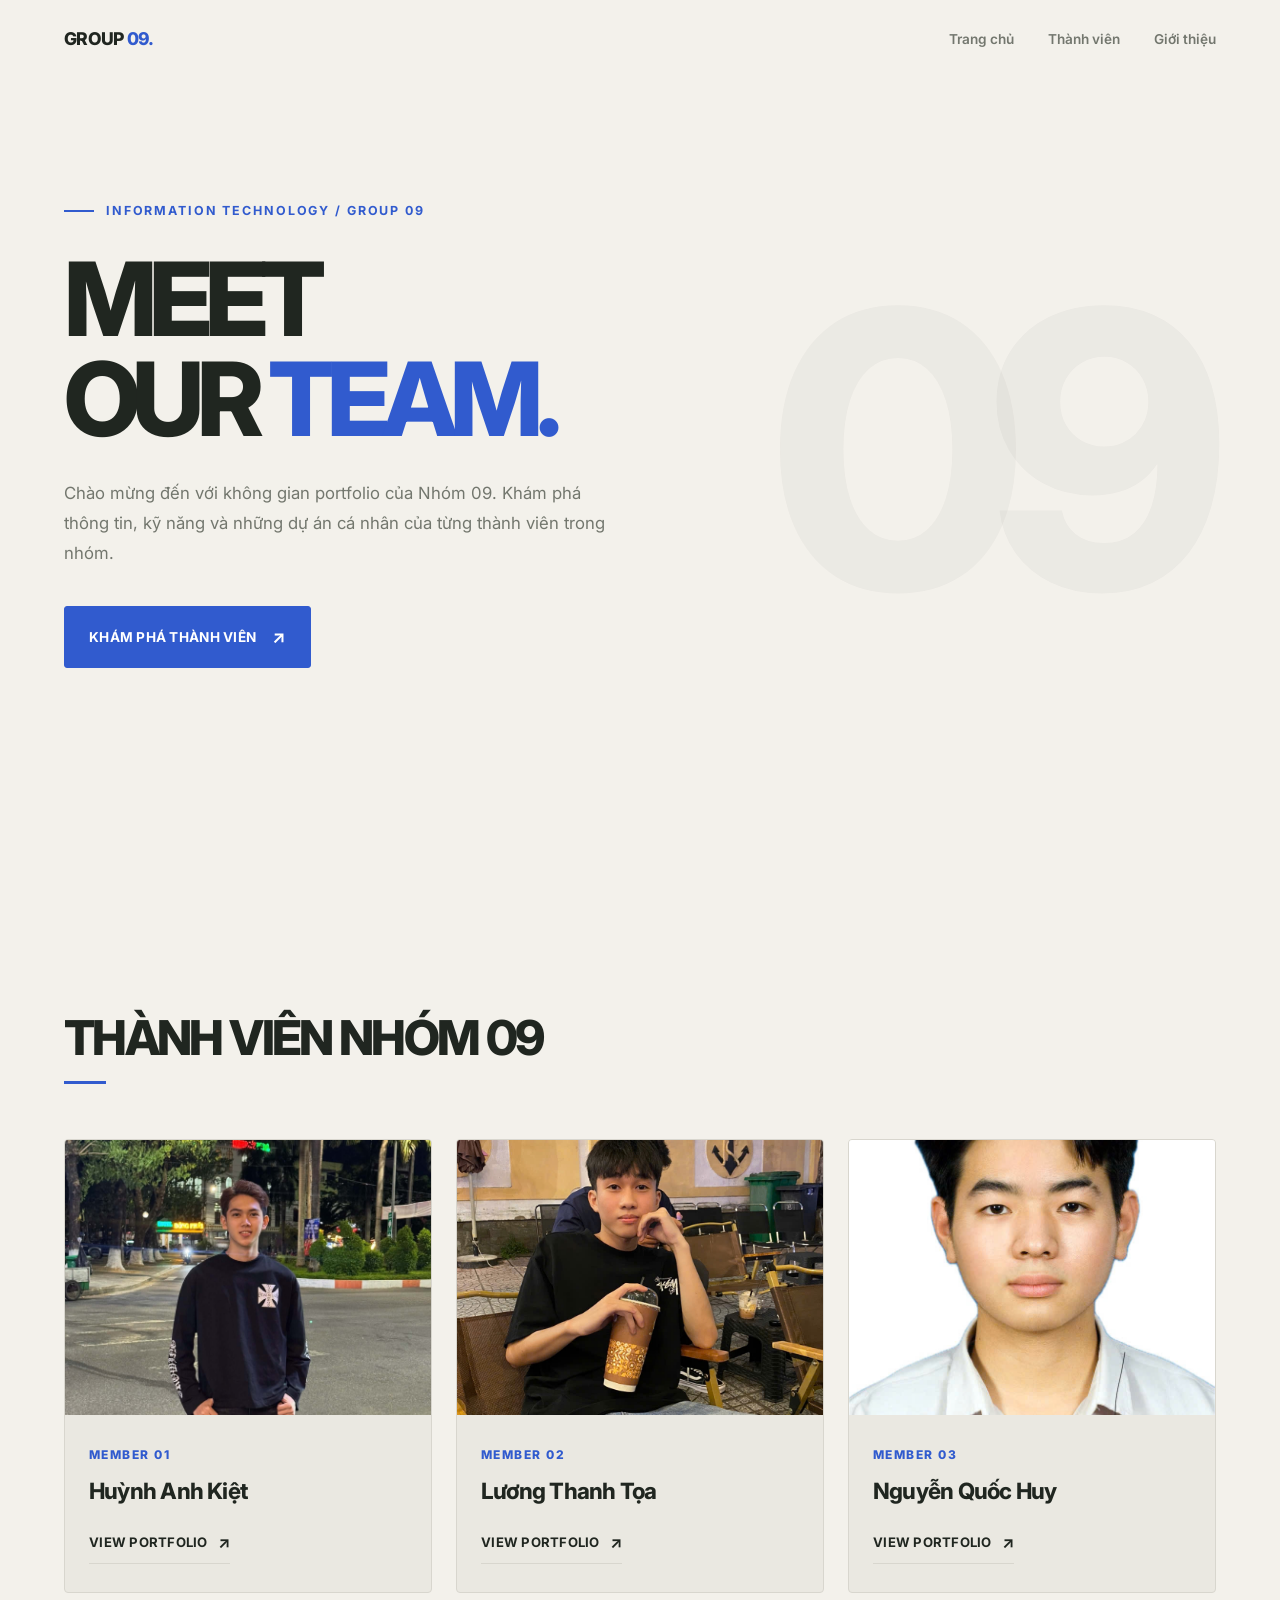
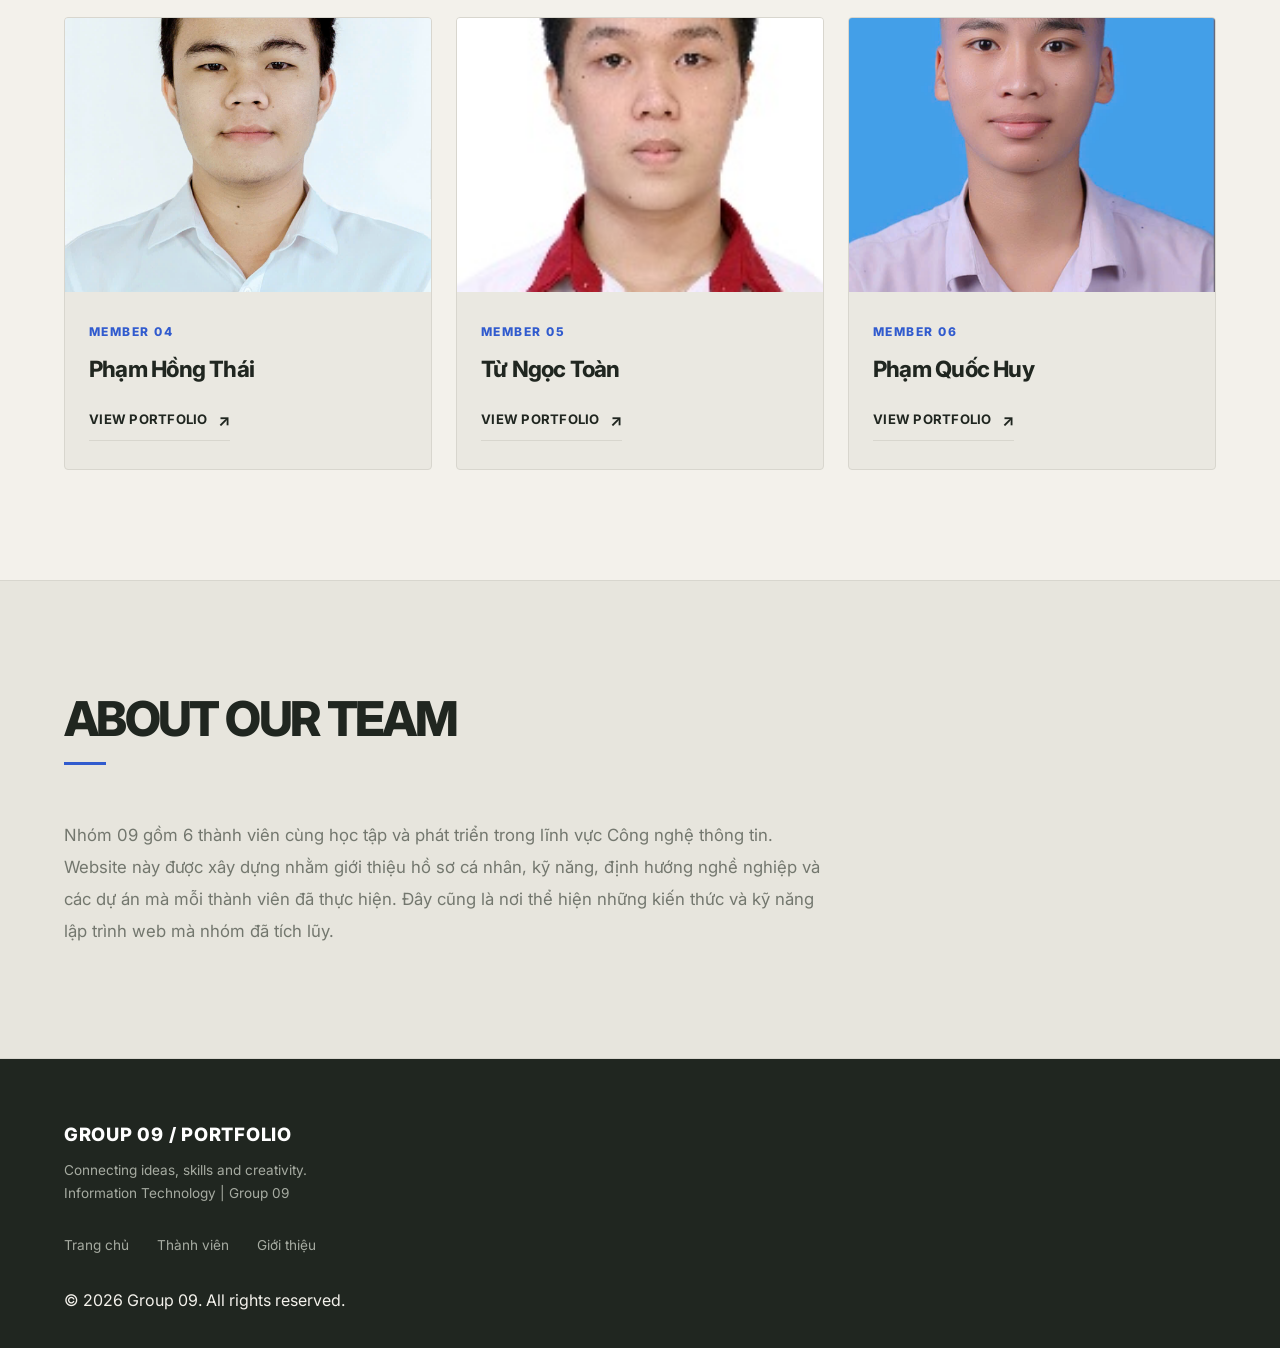
==== commit 30635f23: "Update HAK Portfolio" ====
--- a/index.html
+++ b/index.html
@@ -16,10 +16,10 @@
     <link href="https://fonts.googleapis.com/css2?family=Inter:wght@400;500;600;700;800&display=swap" rel="stylesheet">
 
     <!-- CSS -->
-    <link rel="stylesheet" href="./style.css">
+    <link rel="stylesheet" href="./css/style.css">
 
     <!-- JavaScript -->
-    <script src="./main.js" defer></script>
+    <script src="./js/main.js" defer></script>
 </head>
 
 <body id="top">
--- a/css/style.css
+++ b/css/style.css
@@ -0,0 +1,824 @@
+
+/* =====================================================
+   GROUP 09 PORTFOLIO
+   Design: Modern Editorial / Developer Portfolio
+   ===================================================== */
+
+/* ===== 01. DESIGN TOKENS ===== */
+
+:root {
+    --bg-main: #F3F1EB;
+    --bg-card: #EAE8E1;
+    --bg-secondary: #E7E5DD;
+
+    --text-primary: #202620;
+    --text-secondary: #73776E;
+    --text-muted: #9B9E95;
+
+    --accent-color: #315BCE;
+    --accent-hover: #2448AA;
+
+    --border-color: #D8D6CE;
+
+    --font-main: 'Inter', sans-serif;
+
+    --container-width: 1200px;
+    --header-height: 78px;
+
+    --transition: 0.3s ease;
+}
+
+/* ===== 02. RESET & BASE ===== */
+
+* {
+    margin: 0;
+    padding: 0;
+    box-sizing: border-box;
+}
+
+html {
+    scroll-behavior: smooth;
+    scroll-padding-top: var(--header-height);
+}
+
+body {
+    font-family: var(--font-main);
+    background-color: var(--bg-main);
+    color: var(--text-primary);
+    line-height: 1.65;
+    overflow-x: hidden;
+    -webkit-font-smoothing: antialiased;
+}
+
+::selection {
+    background-color: var(--accent-color);
+    color: #fff;
+}
+
+a {
+    text-decoration: none;
+    color: inherit;
+}
+
+ul {
+    list-style: none;
+}
+
+button,
+a {
+    -webkit-tap-highlight-color: transparent;
+}
+
+button {
+    font: inherit;
+}
+
+img {
+    display: block;
+    max-width: 100%;
+}
+
+.container {
+    width: min(90%, var(--container-width));
+    margin: 0 auto;
+}
+
+section {
+    padding: 110px 0;
+}
+
+/* Focus dành cho bàn phím */
+
+a:focus-visible,
+button:focus-visible {
+    outline: 3px solid var(--accent-color);
+    outline-offset: 5px;
+}
+
+/* ===== 03. HEADER & NAVIGATION ===== */
+
+header {
+    position: fixed;
+    top: 0;
+    left: 0;
+    width: 100%;
+    height: var(--header-height);
+
+    display: flex;
+    align-items: center;
+
+    background-color: rgba(243, 241, 235, 0.94);
+    border-bottom: 1px solid transparent;
+
+    z-index: 1000;
+    transition: var(--transition);
+}
+
+header.sticky {
+    background-color: rgba(243, 241, 235, 0.97);
+    border-bottom-color: var(--border-color);
+}
+
+.header-container {
+    display: flex;
+    align-items: center;
+    justify-content: space-between;
+    position: relative;
+}
+
+/* Logo */
+
+.logo a {
+    font-size: 1.1rem;
+    font-weight: 800;
+    letter-spacing: -0.04em;
+}
+
+.logo span {
+    color: var(--accent-color);
+}
+
+/* Navigation */
+
+.nav-menu ul {
+    display: flex;
+    align-items: center;
+    gap: 34px;
+}
+
+.nav-menu a {
+    position: relative;
+
+    font-size: 0.85rem;
+    font-weight: 600;
+    color: var(--text-secondary);
+
+    transition: color var(--transition);
+}
+
+.nav-menu a::after {
+    content: "";
+
+    position: absolute;
+    bottom: -7px;
+    left: 0;
+
+    width: 0;
+    height: 2px;
+
+    background-color: var(--accent-color);
+    transition: width var(--transition);
+}
+
+.nav-menu a:hover {
+    color: var(--text-primary);
+}
+
+.nav-menu a:hover::after {
+    width: 100%;
+}
+
+/* Mobile Toggle */
+
+.mobile-toggle {
+    display: none;
+    border: none;
+    background: none;
+
+    color: var(--text-primary);
+    font-size: 1.5rem;
+
+    cursor: pointer;
+}
+
+/* ===== 04. HERO SECTION ===== */
+
+#hero {
+    min-height: 750px;
+    min-height: 100svh;
+
+    display: flex;
+    align-items: center;
+
+    position: relative;
+    overflow: hidden;
+
+    padding-top: var(--header-height);
+
+    background-color: var(--bg-main);
+}
+
+/* Một chi tiết trang trí tối giản */
+
+#hero::before {
+    content: "09";
+
+    position: absolute;
+    right: 7%;
+    top: 50%;
+
+    transform: translateY(-50%);
+
+    font-size: clamp(16rem, 30vw, 28rem);
+    font-weight: 800;
+    letter-spacing: -0.1em;
+    line-height: 1;
+
+    color: rgba(32, 38, 32, 0.035);
+
+    pointer-events: none;
+    user-select: none;
+}
+
+.hero-content {
+    position: relative;
+    z-index: 1;
+
+    width: 100%;
+    max-width: 850px;
+
+    text-align: left;
+
+    animation: heroEntrance 0.8s ease both;
+}
+
+.hero-content .subtitle {
+    display: flex;
+    align-items: center;
+    gap: 12px;
+
+    color: var(--accent-color);
+
+    font-size: 0.78rem;
+    font-weight: 700;
+    letter-spacing: 0.15em;
+    text-transform: uppercase;
+
+    margin-bottom: 28px;
+}
+
+.hero-content .subtitle::before {
+    content: "";
+
+    width: 30px;
+    height: 2px;
+
+    background-color: var(--accent-color);
+}
+
+.hero-content .title {
+    max-width: 850px;
+
+    font-size: clamp(3.2rem, 8vw, 6.8rem);
+    font-weight: 800;
+
+    line-height: 0.98;
+    letter-spacing: -0.075em;
+
+    margin-bottom: 28px;
+}
+
+.hero-content .title span {
+    color: var(--accent-color);
+}
+
+.hero-content .description {
+    max-width: 560px;
+
+    color: var(--text-secondary);
+    font-size: 1.05rem;
+    line-height: 1.8;
+
+    margin-bottom: 38px;
+}
+
+/* CTA Button */
+
+.btn-primary {
+    display: inline-flex;
+    align-items: center;
+    justify-content: center;
+    gap: 16px;
+
+    padding: 15px 24px;
+
+    background-color: var(--accent-color);
+    color: #fff;
+
+    border: 1px solid var(--accent-color);
+
+    font-size: 0.85rem;
+    font-weight: 700;
+    letter-spacing: 0.02em;
+
+    border-radius: 3px;
+
+    transition:
+        background-color var(--transition),
+        border-color var(--transition),
+        transform var(--transition);
+}
+
+.btn-primary::after {
+    content: "↗";
+    font-size: 1.1rem;
+    transition: transform var(--transition);
+}
+
+.btn-primary:hover {
+    background-color: var(--accent-hover);
+    border-color: var(--accent-hover);
+    transform: translateY(-3px);
+}
+
+.btn-primary:hover::after {
+    transform: translate(3px, -3px);
+}
+
+/* ===== 05. GENERAL SECTIONS ===== */
+
+.section-header {
+    text-align: left;
+    margin-bottom: 55px;
+}
+
+.section-header h2 {
+    font-size: clamp(2rem, 4vw, 3rem);
+    font-weight: 800;
+    line-height: 1.15;
+    letter-spacing: -0.055em;
+
+    margin-bottom: 16px;
+}
+
+.divider {
+    width: 42px;
+    height: 3px;
+
+    margin: 0;
+
+    background-color: var(--accent-color);
+}
+
+/* ===== 06. MEMBERS SECTION ===== */
+
+#members {
+    background-color: var(--bg-main);
+}
+
+.members-grid {
+    display: grid;
+    grid-template-columns: repeat(3, minmax(0, 1fr));
+    gap: 24px;
+}
+
+/* Member Card */
+
+.member-card {
+    display: block;
+    position: relative;
+
+    min-width: 0;
+
+    background-color: var(--bg-card);
+    border: 1px solid var(--border-color);
+
+    border-radius: 4px;
+    overflow: hidden;
+
+    transition:
+        transform var(--transition),
+        border-color var(--transition),
+        background-color var(--transition);
+}
+
+.member-card:hover {
+    transform: translateY(-6px);
+    border-color: var(--accent-color);
+    background-color: #EFEEE8;
+}
+
+/* Avatar */
+
+.card-img-wrapper {
+    position: relative;
+
+    width: 100%;
+    aspect-ratio: 4 / 3;
+
+    overflow: hidden;
+
+    background-color: #D8D7CF;
+
+    display: flex;
+    align-items: center;
+    justify-content: center;
+}
+
+.card-img-wrapper img {
+    width: 100%;
+    height: 100%;
+
+    object-fit: cover;
+
+    transition: transform 0.5s ease;
+}
+
+.member-card:hover .card-img-wrapper img {
+    transform: scale(1.035);
+}
+
+/* Fallback Avatar */
+
+.avatar-fallback {
+    font-size: 5rem;
+    font-weight: 800;
+    letter-spacing: -0.08em;
+
+    color: rgba(32, 38, 32, 0.22);
+}
+
+/* Card Content */
+
+.card-content {
+    padding: 25px 24px 28px;
+    text-align: left;
+}
+
+.member-number {
+    display: inline-block;
+
+    color: var(--accent-color);
+
+    font-size: 0.75rem;
+    font-weight: 800;
+    letter-spacing: 0.12em;
+
+    margin-bottom: 12px;
+}
+
+.member-name {
+    font-size: clamp(1.15rem, 2vw, 1.4rem);
+    font-weight: 750;
+    line-height: 1.3;
+    letter-spacing: -0.035em;
+
+    margin-bottom: 22px;
+}
+
+/* View Portfolio */
+
+.view-btn {
+    display: inline-flex;
+    align-items: center;
+    gap: 10px;
+
+    padding: 0;
+
+    background: none;
+    color: var(--text-primary);
+
+    border: none;
+    border-bottom: 1px solid var(--border-color);
+    border-radius: 0;
+
+    font-size: 0.82rem;
+    font-weight: 700;
+    letter-spacing: 0.02em;
+
+    padding-bottom: 7px;
+
+    transition:
+        color var(--transition),
+        border-color var(--transition);
+}
+
+.view-btn::after {
+    content: "↗";
+    font-size: 1rem;
+
+    transition: transform var(--transition);
+}
+
+.member-card:hover .view-btn {
+    color: var(--accent-color);
+    border-color: var(--accent-color);
+}
+
+.member-card:hover .view-btn::after {
+    transform: translate(3px, -3px);
+}
+
+/* ===== 07. ABOUT SECTION ===== */
+
+#about {
+    background-color: var(--bg-secondary);
+
+    border-top: 1px solid var(--border-color);
+    border-bottom: 1px solid var(--border-color);
+}
+
+.about-content p {
+    max-width: 760px;
+
+    color: var(--text-secondary);
+
+    font-size: 1.05rem;
+    line-height: 1.9;
+
+    text-align: left;
+}
+
+/* ===== 08. FOOTER ===== */
+
+footer {
+    background-color: var(--text-primary);
+    color: var(--bg-main);
+
+    padding: 60px 0 35px;
+}
+
+.footer-container {
+    display: flex;
+    flex-direction: column;
+    gap: 30px;
+}
+
+.footer-info h3 {
+    font-size: 1.15rem;
+    font-weight: 800;
+    letter-spacing: 0.04em;
+
+    color: #fff;
+
+    margin-bottom: 10px;
+}
+
+.footer-info p {
+    color: #A6ABA1;
+    font-size: 0.85rem;
+}
+
+.footer-links {
+    display: flex;
+    flex-wrap: wrap;
+    gap: 28px;
+}
+
+.footer-links a {
+    color: #A6ABA1;
+    font-size: 0.85rem;
+
+    transition: color var(--transition);
+}
+
+.footer-links a:hover {
+    color: #fff;
+}
+
+/* ===== 09. BACK TO TOP ===== */
+
+.back-to-top {
+    position: fixed;
+    right: 28px;
+    bottom: 28px;
+
+    width: 44px;
+    height: 44px;
+
+    display: flex;
+    align-items: center;
+    justify-content: center;
+
+    background-color: var(--text-primary);
+    color: #fff;
+
+    border: 1px solid rgba(255, 255, 255, 0.15);
+    border-radius: 3px;
+
+    font-size: 1.2rem;
+
+    opacity: 0;
+    visibility: hidden;
+    transform: translateY(10px);
+
+    transition: var(--transition);
+    z-index: 999;
+}
+
+.back-to-top.active {
+    opacity: 1;
+    visibility: visible;
+    transform: translateY(0);
+}
+
+.back-to-top:hover {
+    background-color: var(--accent-color);
+    transform: translateY(-4px);
+}
+
+/* ===== 10. ANIMATIONS ===== */
+
+@keyframes heroEntrance {
+    from {
+        opacity: 0;
+        transform: translateY(20px);
+    }
+
+    to {
+        opacity: 1;
+        transform: translateY(0);
+    }
+}
+
+/* ===== 11. RESPONSIVE ===== */
+
+/* Tablet */
+
+@media (max-width: 992px) {
+    section {
+        padding: 85px 0;
+    }
+
+    .members-grid {
+        grid-template-columns: repeat(2, minmax(0, 1fr));
+        gap: 20px;
+    }
+
+    #hero::before {
+        right: 2%;
+        font-size: 22rem;
+    }
+}
+
+/* Mobile */
+
+@media (max-width: 768px) {
+    :root {
+        --header-height: 68px;
+    }
+
+    section {
+        padding: 70px 0;
+    }
+
+    /* Mobile Navigation */
+
+    .mobile-toggle {
+        display: block;
+    }
+
+    .nav-menu {
+        display: none;
+
+        position: absolute;
+        top: calc(100% + 12px);
+        right: 0;
+
+        width: min(280px, 90vw);
+
+        padding: 22px;
+
+        background-color: var(--bg-main);
+        border: 1px solid var(--border-color);
+
+        box-shadow: 0 12px 30px rgba(32, 38, 32, 0.08);
+    }
+
+    .nav-menu.active {
+        display: block;
+    }
+
+    .nav-menu ul {
+        flex-direction: column;
+        align-items: flex-start;
+        gap: 22px;
+    }
+
+    .nav-menu a {
+        font-size: 0.95rem;
+    }
+
+    /* Hero */
+
+    #hero {
+        min-height: 680px;
+        min-height: 92svh;
+    }
+
+    #hero::before {
+        top: 65%;
+        right: -5%;
+
+        font-size: 17rem;
+    }
+
+    .hero-content .title {
+        font-size: clamp(3.1rem, 11vw, 5rem);
+    }
+
+    .hero-content .description {
+        font-size: 0.95rem;
+    }
+
+    /* Members */
+
+    .section-header {
+        margin-bottom: 38px;
+    }
+
+    .card-img-wrapper {
+        aspect-ratio: 5 / 3;
+    }
+
+    .back-to-top {
+        right: 18px;
+        bottom: 18px;
+    }
+}
+
+/* Small Mobile */
+
+@media (max-width: 540px) {
+    .container {
+        width: 88%;
+    }
+
+    .members-grid {
+        grid-template-columns: 1fr;
+        gap: 22px;
+    }
+
+    .card-img-wrapper {
+        aspect-ratio: 5 / 3;
+    }
+
+    .card-content {
+        padding: 22px;
+    }
+
+    .hero-content .title {
+        font-size: 3.2rem;
+    }
+
+    .hero-content .subtitle {
+        font-size: 0.7rem;
+    }
+
+    .hero-content .description {
+        margin-bottom: 28px;
+    }
+
+    .section-header h2 {
+        font-size: 2rem;
+    }
+
+    .footer-links {
+        gap: 18px;
+    }
+}
+
+/* ===== 12. ACCESSIBILITY ===== */
+
+@media (prefers-reduced-motion: reduce) {
+    *,
+    *::before,
+    *::after {
+        scroll-behavior: auto !important;
+        animation-duration: 0.01ms !important;
+        animation-iteration-count: 1 !important;
+        transition-duration: 0.01ms !important;
+    }
+}
+
+
+/* ===== SCROLL REVEAL ===== */
+
+.member-card,
+.section-header,
+.about-content {
+    opacity: 0;
+    transform: translateY(20px);
+
+    transition:
+        opacity 0.6s ease,
+        transform 0.6s ease;
+}
+
+.member-card.is-visible,
+.section-header.is-visible,
+.about-content.is-visible {
+    opacity: 1;
+    transform: translateY(0);
+}
+
+
+@media (prefers-reduced-motion: reduce) {
+    .member-card,
+    .section-header,
+    .about-content {
+        opacity: 1;
+        transform: none;
+        transition: none;
+    }
+}
